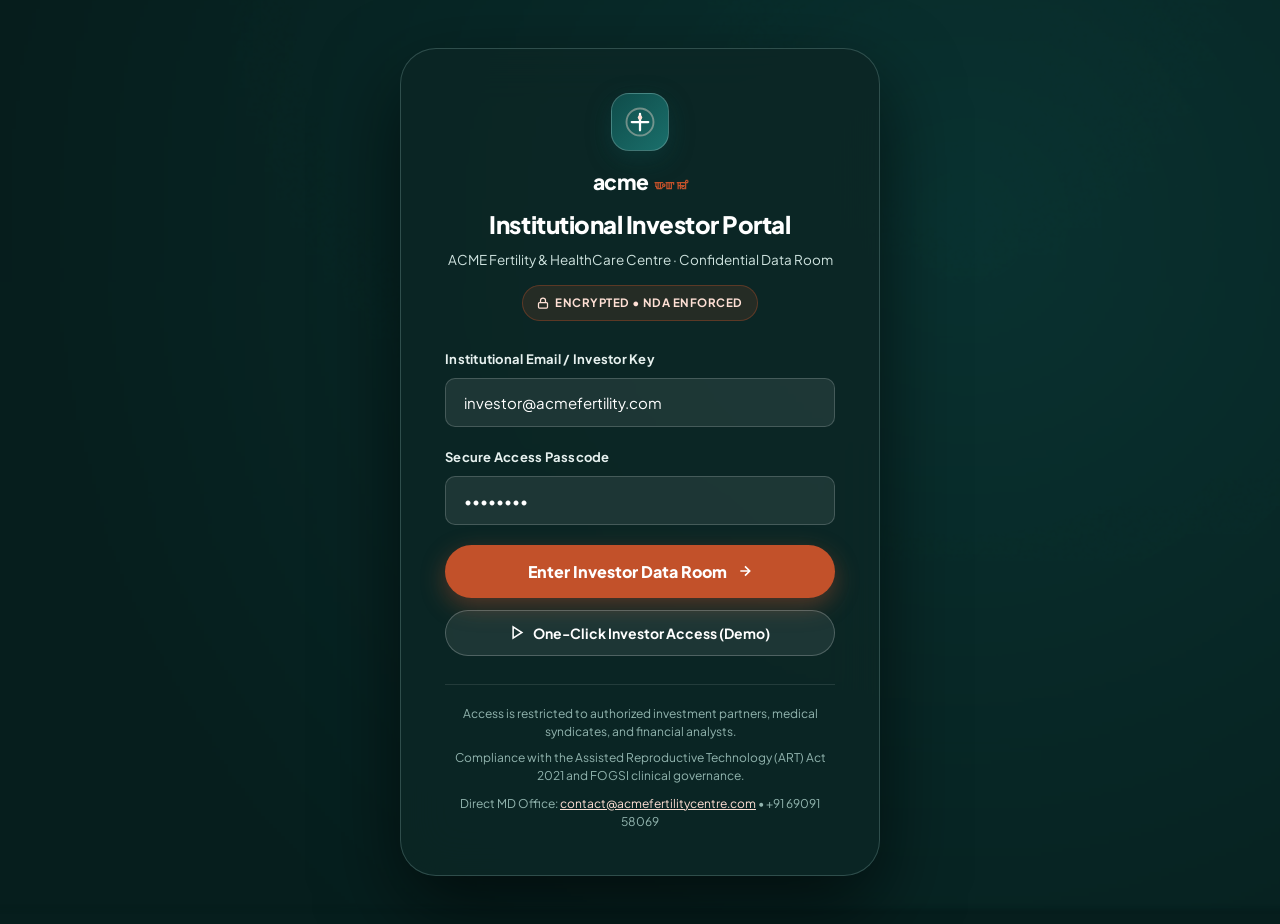
==== index.html @ 0ef80f35 "adding files" ====
<!doctype html>
<html lang="en">

<head>
    <meta charset="utf-8">
    <meta name="viewport" content="width=device-width, initial-scale=1.0">
    <title>ACME Fertility &amp; Healthcare Centre — Institutional Investor &amp; Strategic Partner Portal</title>
    <meta name="robots" content="noindex, nofollow">

    <!-- Typography -->
    <link rel="preconnect" href="https://fonts.googleapis.com">
    <link rel="preconnect" href="https://fonts.gstatic.com" crossorigin>
    <link
        href="https://fonts.googleapis.com/css2?family=Newsreader:ital,opsz,wght@0,6..72,400;0,6..72,500;0,6..72,600;1,6..72,400;1,6..72,500&family=Plus+Jakarta+Sans:wght@400;500;600;700;800&display=swap"
        rel="stylesheet">

    <!-- Main Stylesheet -->
    <link rel="stylesheet" href="style.css">
    <base target="_blank">
</head>

<body>

    <!-- Scroll Progress Indicator -->
    <div class="scroll-progress" id="scroll-progress"></div>

    <!-- =========================================================================
       1. INVESTOR PORTAL TOP BAR & AUTHENTICATION STATE
       ========================================================================= -->
    <div class="investor-top-bar">
        <div class="container investor-bar-inner">
            <div class="investor-status-tag">
                <span class="pulse-dot-green"></span>
                <span><strong>Confidential Data Room:</strong> Institutional Investor &amp; Strategic Partner
                    Portal</span>
            </div>
            <div class="investor-user-info">
                <span class="investor-badge-pill">
                    <svg width="12" height="12" viewBox="0 0 24 24" fill="none" stroke="currentColor"
                        stroke-width="2.5">
                        <path d="M20 21v-2a4 4 0 0 0-4-4H8a4 4 0 0 0-4 4v2" />
                        <circle cx="12" cy="7" r="4" />
                    </svg>
                    <span id="investor-user-name">Strategic Partner</span>
                </span>
                <button type="button" id="logout-btn" class="btn-logout" title="Lock session & return to login gateway">
                    <svg width="14" height="14" viewBox="0 0 24 24" fill="none" stroke="currentColor"
                        stroke-width="2.5">
                        <path d="M9 21H5a2 2 0 0 1-2-2V5a2 2 0 0 1 2-2h4M16 17l5-5-5-5M21 12H9" />
                    </svg>
                    <span>Exit Session</span>
                </button>
            </div>
        </div>
    </div>

    <!-- =========================================================================
       2. MAIN NAVIGATION HEADER
       ========================================================================= -->
    <header class="site-header" id="site-header">
        <div class="container header-inner">
            <a href="#hero" class="brand-identity">
                <div class="brand-symbol-wrap">
                    <svg width="28" height="28" viewBox="0 0 40 40" fill="none">
                        <circle cx="20" cy="20" r="18" stroke="#FFE0D5" stroke-width="2.5" opacity="0.3" />
                        <path d="M20 9V31M9 20H31" stroke="#FFFFFF" stroke-width="3" stroke-linecap="round" />
                        <circle cx="20" cy="14" r="3" fill="#FFE0D5" />
                        <path d="M14 26C16 22 24 22 26 26" stroke="#FFE0D5" stroke-width="2.5" stroke-linecap="round" />
                    </svg>
                </div>
                <div class="brand-text-block">
                    <div class="brand-title-group">
                        <span class="brand-main-name">acme</span>
                        <span class="brand-meetei">ꯑꯦꯛꯃꯤ</span>
                    </div>
                    <span class="brand-subtitle">Investor Relations &bull; Healthcare Infrastructure</span>
                </div>
            </a>

            <nav class="main-nav">
                <ul class="nav-links">
                    <li><a href="#thesis" class="nav-link">Investment Thesis</a></li>
                    <li><a href="#kpis" class="nav-link">Clinical KPIs</a></li>
                    <li><a href="#assets" class="nav-link">Infrastructure Assets</a></li>
                    <li><a href="#roadmap" class="nav-link">Expansion Roadmap</a></li>
                    <li><a href="#leadership" class="nav-link">Governance</a></li>
                    <li><a href="#dataroom" class="nav-link">Virtual Data Room</a></li>
                </ul>
            </nav>

            <div class="header-actions">
                <button type="button" class="btn-secondary-cta open-termsheet-modal">
                    <span>Request Term Sheet</span>
                </button>
                <a href="#dataroom" class="btn-primary-cta magnetic">
                    <span>Data Room</span>
                    <svg width="15" height="15" viewBox="0 0 24 24" fill="none" stroke="currentColor"
                        stroke-width="2.5">
                        <path d="M5 12h14M12 5l7 7-7 7" />
                    </svg>
                </a>
                <button type="button" class="mobile-toggle" aria-label="Toggle Menu">
                    <svg width="22" height="22" viewBox="0 0 24 24" fill="none" stroke="currentColor"
                        stroke-width="2.2">
                        <path d="M3 12h18M3 6h18M3 18h18" />
                    </svg>
                </button>
            </div>
        </div>

        <!-- Mobile Navigation Drawer -->
        <div class="site-nav-mobile">
            <a href="#thesis" class="nav-link">Investment Thesis</a>
            <a href="#kpis" class="nav-link">Clinical KPIs</a>
            <a href="#assets" class="nav-link">Infrastructure Assets</a>
            <a href="#roadmap" class="nav-link">Expansion Roadmap</a>
            <a href="#leadership" class="nav-link">Governance</a>
            <a href="#dataroom" class="nav-link">Virtual Data Room</a>
            <button type="button" class="btn-primary-cta open-termsheet-modal"
                style="width: 100%; justify-content: center;">Request Term Sheet</button>
        </div>
    </header>

    <!-- =========================================================================
       3. IMAGE-DOMINANT HERO SECTION FOR INVESTORS
       ========================================================================= -->
    <section class="hero-section" id="hero">
        <div class="hero-ambient" aria-hidden="true">
            <span class="blob blob-1"></span>
            <span class="blob blob-2"></span>
            <span class="blob blob-3"></span>
        </div>
        <div class="container">
            <div class="hero-grid">
                <!-- Hero Text & Investment Case -->
                <div class="hero-content">
                    <div class="hero-badge-strip reveal">
                        <span class="badge-tag highlight">
                            <svg width="14" height="14" viewBox="0 0 24 24" fill="none" stroke="currentColor"
                                stroke-width="2.5">
                                <polygon
                                    points="12 2 15.09 8.26 22 9.27 17 14.14 18.18 21.02 12 17.77 5.82 21.02 7 14.14 2 9.27 8.91 8.26 12 2" />
                            </svg>
                            Manyata Certified · FOGSI Benchmark
                        </span>
                        <span class="badge-tag">Prime Healthcare Real Estate · Imphal East</span>
                    </div>

                    <h1 class="hero-title reveal" data-delay="80">
                        Pioneering reproductive medicine in Northeast India with <span class="accent">sustainable
                            clinical &amp; financial excellence</span>
                    </h1>

                    <p class="hero-description reveal" data-delay="160">
                        ACME Fertility &amp; Healthcare Centre combines an established 10-year operational footprint, an
                        industry-leading 84.6% minimally invasive endoscopic conversion rate, on-site cryogenic
                        bio-banking, and Manyata national accreditation into a highly profitable, scalable clinical
                        ecosystem.
                    </p>

                    <div class="hero-actions reveal" data-delay="240">
                        <button type="button" class="btn-hero-primary magnetic open-termsheet-modal">
                            <span>Request Investment Memorandum</span>
                            <svg width="18" height="18" viewBox="0 0 24 24" fill="none" stroke="currentColor"
                                stroke-width="2.5">
                                <path d="M5 12h14M12 5l7 7-7 7" />
                            </svg>
                        </button>
                        <a href="#dataroom" class="btn-hero-secondary">
                            <svg width="18" height="18" viewBox="0 0 24 24" fill="none" stroke="currentColor"
                                stroke-width="2.2">
                                <path d="M14 2H6a2 2 0 0 0-2 2v16a2 2 0 0 0 2 2h12a2 2 0 0 0 2-2V8z" />
                                <polyline points="14 2 14 8 20 8" />
                            </svg>
                            <span>Explore Data Room</span>
                        </a>
                    </div>

                    <div class="hero-cred-bar reveal" data-delay="320">
                        <div class="cred-item">
                            <div class="cred-item-icon">
                                <svg width="18" height="18" viewBox="0 0 24 24" fill="none" stroke="currentColor"
                                    stroke-width="2.5">
                                    <polyline points="20 6 9 17 4 12" />
                                </svg>
                            </div>
                            <span>10+ Years Operational Track Record</span>
                        </div>
                        <div class="cred-item">
                            <div class="cred-item-icon">
                                <svg width="18" height="18" viewBox="0 0 24 24" fill="none" stroke="currentColor"
                                    stroke-width="2.5">
                                    <rect x="3" y="11" width="18" height="11" rx="2" ry="2" />
                                    <path d="M7 11V7a5 5 0 0 1 10 0v4" />
                                </svg>
                            </div>
                            <span>ART (Regulation) Act 2021 Compliant</span>
                        </div>
                        <div class="cred-item">
                            <div class="cred-item-icon">
                                <svg width="18" height="18" viewBox="0 0 24 24" fill="none" stroke="currentColor"
                                    stroke-width="2.5">
                                    <circle cx="12" cy="12" r="10" />
                                    <path d="M12 6v6l4 2" />
                                </svg>
                            </div>
                            <span>Zero Long-Term Debt on Core Building</span>
                        </div>
                    </div>
                </div>

                <!-- Image-Dominant Infrastructure Showcase -->
                <div class="hero-visual-showcase reveal" data-delay="200">
                    <!-- Main Card -->
                    <div class="hero-main-card" id="hero-main-card">
                        <img id="hero-main-img" src="assets/ivf and infertility complex.jpg"
                            alt="ACME Fertility & Infertility Complex in Imphal">
                        <div class="hero-card-overlay">
                            <span class="hero-overlay-tag">Asset Profile: Freehold Healthcare Real Estate</span>
                            <h2 class="hero-overlay-caption" id="hero-main-caption">4-Storey Specialized Reproductive
                                Facility, Palace Compound</h2>
                        </div>
                        <div class="hero-card-shine" aria-hidden="true"></div>
                    </div>

                    <!-- Floating Glass Badge 1: Manyata Certificate -->
                    <div class="floating-glass-card top-right cert-trigger" style="cursor: pointer;"
                        title="Inspect Manyata Certificate">
                        <img src="assets/Manyata-Certificate_1.webp" alt="Manyata Certificate"
                            class="cert-mini-preview">
                        <div>
                            <div class="float-stat-number" style="font-size: 16px; color: var(--accent);">Manyata
                                Certified</div>
                            <div class="float-stat-label">FOGSI Quality Standards &bull; Click to audit</div>
                        </div>
                    </div>

                    <!-- Floating Glass Badge 2: Key Operational Metric -->
                    <div class="floating-glass-card bottom-left">
                        <div class="float-stat-ring">
                            <svg viewBox="0 0 44 44" class="ring-svg" aria-hidden="true">
                                <circle cx="22" cy="22" r="19" class="ring-track" />
                                <circle cx="22" cy="22" r="19" class="ring-fill" id="ring-fill" />
                            </svg>
                            <span>84.6%</span>
                        </div>
                        <div>
                            <div class="float-stat-number">Endoscopic Ratio</div>
                            <div class="float-stat-label">1,196 of 1,414 Surgeries Minimally Invasive</div>
                        </div>
                    </div>

                    <!-- Interactive Switcher Thumbnails Strip -->
                    <div class="hero-thumb-strip">
                        <div class="hero-thumb-item active" data-src="assets/ivf and infertility complex.jpg"
                            data-caption="4-Storey Specialized Reproductive Facility, Palace Compound">
                            <img src="assets/ivf and infertility complex.jpg" alt="Complex">
                        </div>
                        <div class="hero-thumb-item" data-src="assets/ivf lab.jpg"
                            data-caption="Class 10,000 Cleanroom Embryology Laboratory">
                            <img src="assets/ivf lab.jpg" alt="IVF Lab">
                        </div>
                        <div class="hero-thumb-item" data-src="assets/operation theatre 1.jpg"
                            data-caption="Class 100 Modular Laminar-Flow Operation Theatre 1">
                            <img src="assets/operation theatre 1.jpg" alt="Operation Theatre">
                        </div>
                        <div class="hero-thumb-item" data-src="assets/cryobank.jpg"
                            data-caption="Liquid Nitrogen Cryobank & Vitrification Storage Vault">
                            <img src="assets/cryobank.jpg" alt="Cryobank">
                        </div>
                    </div>
                </div>
            </div>
        </div>
    </section>

    <!-- =========================================================================
       4. FINANCIAL & OPERATIONAL KPIS STRIP
       ========================================================================= -->
    <section class="proof-section" id="kpis">
        <div class="container">
            <div class="proof-cards-grid">
                <!-- Metric 1 -->
                <div class="proof-card reveal">
                    <div>
                        <div class="proof-metric"><span class="counter" data-target="300" data-suffix="+">0</span></div>
                        <div class="proof-card-label">Documented IVF &amp; ICSI cycles conducted with 30% baseline
                            clinical take-home pregnancy in &lt;30y cohort</div>
                    </div>
                    <div class="proof-footnote">Embryological Audit Verified</div>
                </div>

                <!-- Metric 2 -->
                <div class="proof-card reveal" data-delay="100">
                    <div>
                        <div class="proof-metric"><span class="counter" data-target="1196" data-format="comma">0</span>
                        </div>
                        <div class="proof-card-label">of <span class="counter" data-target="1414"
                                data-format="comma">0</span> gynaecological surgeries completed via minimally invasive
                            keyhole endoscopy (84.6% conversion)</div>
                    </div>
                    <div class="proof-footnote accent">High Operating Margin per OT Hour</div>
                </div>

                <!-- Metric 3 -->
                <div class="proof-card reveal" data-delay="200">
                    <div>
                        <div class="proof-metric proof-metric-text">Multi-Stream</div>
                        <div class="proof-card-label">Diversified revenues spanning IVF cycles, cryopreservation annual
                            fees, endoscopy, and obstetric delivery packages</div>
                    </div>
                    <div class="proof-footnote">High Retention &amp; Referral Velocity</div>
                </div>

                <!-- Metric 4: Manyata Certification Card -->
                <div class="proof-card featured-cert reveal" data-delay="300">
                    <div>
                        <div class="proof-metric">Manyata Certified</div>
                        <div class="proof-card-label">Accredited by FOGSI for clinical protocols, qualifying for tier-1
                            cashless insurance empanelment and ART Act compliance</div>
                    </div>
                    <div class="cert-thumbnail-action cert-trigger">
                        <span>Audit Full Accreditation Dossier</span>
                        <svg width="14" height="14" viewBox="0 0 24 24" fill="none" stroke="currentColor"
                            stroke-width="2.5">
                            <path d="M5 12h14M12 5l7 7-7 7" />
                        </svg>
                    </div>
                </div>
            </div>

            <!-- Cashless Insurance Empanelment (Revenue Predictability) -->
            <div class="insurance-strip reveal">
                <div class="insurance-label">
                    <svg width="18" height="18" viewBox="0 0 24 24" fill="none" stroke="currentColor"
                        stroke-width="2.2">
                        <path d="M12 22s8-4 8-10V5l-8-3-8 3v7c0 6 8 10 8 10z" />
                    </svg>
                    <span>Institutional Insurance Partners &bull; Cashless Desk</span>
                </div>
                <div class="insurance-marquee">
                    <div class="insurance-marquee-track">
                        <div class="insurance-pill"><span class="dot"></span><span>Ayushman Bharat (PM-JAY Government
                                Scheme)</span></div>
                        <div class="insurance-pill"><span class="dot"></span><span>Aditya Birla Capital Health</span>
                        </div>
                        <div class="insurance-pill"><span class="dot"></span><span>Care Health Insurance</span></div>
                        <div class="insurance-pill"><span class="dot"></span><span>Pre-Auth TPA Desk for Instant
                                Approvals</span></div>
                        <!-- duplicated for seamless loop -->
                        <div class="insurance-pill" aria-hidden="true"><span class="dot"></span><span>Ayushman Bharat
                                (PM-JAY Government Scheme)</span></div>
                        <div class="insurance-pill" aria-hidden="true"><span class="dot"></span><span>Aditya Birla
                                Capital Health</span></div>
                        <div class="insurance-pill" aria-hidden="true"><span class="dot"></span><span>Care Health
                                Insurance</span></div>
                        <div class="insurance-pill" aria-hidden="true"><span class="dot"></span><span>Pre-Auth TPA Desk
                                for Instant Approvals</span></div>
                    </div>
                </div>
            </div>
        </div>
    </section>

    <!-- =========================================================================
       5. CORE INVESTMENT THESIS & STRATEGIC MOATS
       ========================================================================= -->
    <section class="thesis-section" id="thesis">
        <div class="container">
            <div style="max-width: 780px;">
                <span class="section-tag gold reveal">Investment Thesis</span>
                <h2 class="section-title reveal" data-delay="80">A defensible moat in an <em
                        class="serif-em">underserved</em> regional healthcare market</h2>
                <p class="section-desc reveal" data-delay="160">
                    Northeast India faces a growing reproductive health and infertility burden, yet patients have
                    historically been forced to travel to Delhi, Kolkata, or Guwahati. ACME captures this captive demand
                    through accredited infrastructure, local cultural trust, and clinical excellence.
                </p>
            </div>

            <div class="thesis-grid">
                <!-- Pillar 1 -->
                <div class="thesis-card reveal">
                    <div class="thesis-icon-box">
                        <svg width="26" height="26" viewBox="0 0 24 24" fill="none" stroke="currentColor"
                            stroke-width="2.2">
                            <path d="M12 2L2 7l10 5 10-5-10-5zM2 17l10 5 10-5M2 12l10 5 10-5" />
                        </svg>
                    </div>
                    <span class="thesis-index">01</span>
                    <h3 class="thesis-title">High Barrier-to-Entry Infrastructure</h3>
                    <p class="thesis-body">
                        Commissioning compliant ART cleanrooms, laminar-flow theatres, and cryogenic tanks requires
                        complex capital and clinical licensing under the ART Act 2021. ACME possesses fully operational,
                        compliant infrastructure with zero ramp-up lag.
                    </p>
                </div>

                <!-- Pillar 2 -->
                <div class="thesis-card reveal" data-delay="100">
                    <div class="thesis-icon-box">
                        <svg width="26" height="26" viewBox="0 0 24 24" fill="none" stroke="currentColor"
                            stroke-width="2.2">
                            <line x1="12" y1="1" x2="12" y2="23" />
                            <path d="M17 5H9.5a3.5 3.5 0 0 0 0 7h5a3.5 3.5 0 0 1 0 7H6" />
                        </svg>
                    </div>
                    <span class="thesis-index">02</span>
                    <h3 class="thesis-title">High-Margin Recurring Revenue Streams</h3>
                    <p class="thesis-body">
                        Unlike single-treatment clinics, our revenue is balanced across IVF cycles, annual
                        cryopreservation storage annuities, high-margin keyhole laparoscopic procedures, obstetric
                        deliveries, neonatal ICU care, and OPD consultations.
                    </p>
                </div>

                <!-- Pillar 3 -->
                <div class="thesis-card reveal" data-delay="200">
                    <div class="thesis-icon-box">
                        <svg width="26" height="26" viewBox="0 0 24 24" fill="none" stroke="currentColor"
                            stroke-width="2.2">
                            <path d="M17 21v-2a4 4 0 0 0-4-4H5a4 4 0 0 0-4 4v2" />
                            <circle cx="9" cy="7" r="4" />
                            <path d="M23 21v-2a4 4 0 0 0-3-3.87" />
                            <path d="M16 3.13a4 4 0 0 1 0 7.75" />
                        </svg>
                    </div>
                    <span class="thesis-index">03</span>
                    <h3 class="thesis-title">Physician-Led Institutional Brand</h3>
                    <p class="thesis-body">
                        Led by Dr. James Elangbam, one of the state's most sought-after endoscopic gynaecologists and
                        reproductive physicians, creating immense patient loyalty, organic word-of-mouth patient
                        referrals, and strong clinical credibility.
                    </p>
                </div>
            </div>
        </div>
    </section>

    <!-- =========================================================================
       6. PHYSICAL INFRASTRUCTURE & ASSET VALUATION (IMAGE-DOMINANT)
       ========================================================================= -->
    <section class="assets-section" id="assets">
        <div class="container">
            <div class="section-head-wrap">
                <div>
                    <span class="section-tag reveal">Asset Portfolio</span>
                    <h2 class="section-title reveal" data-delay="80">Physical capital assets &amp; clinical facilities
                    </h2>
                    <p class="section-desc reveal" data-delay="160">Audit the tangible infrastructure, specialized
                        clinical machinery, and operational assets located at our facility in Palace Compound, Imphal
                        East.</p>
                </div>
                <button type="button" class="btn-primary-cta open-termsheet-modal reveal" data-delay="240">
                    <span>Request Asset Register &amp; Cap Table</span>
                </button>
            </div>

            <!-- Asset Filters -->
            <div class="asset-filters reveal" data-delay="120">
                <button type="button" class="filter-btn active" data-filter="all">All Capital Assets (8)</button>
                <button type="button" class="filter-btn" data-filter="embryo">Embryology &amp; Cryo</button>
                <button type="button" class="filter-btn" data-filter="surgical">Surgical Theatres</button>
                <button type="button" class="filter-btn" data-filter="inpatient">Inpatient &amp; Recovery</button>
                <button type="button" class="filter-btn" data-filter="critical">ICU &amp; Emergency</button>
            </div>

            <!-- Assets Gallery Grid -->
            <div class="assets-gallery-grid">
                <!-- Asset 1: The Hospital Building -->
                <div class="facility-card reveal" data-category="inpatient">
                    <img src="assets/ivf and infertility complex.jpg" alt="ACME Fertility Complex Exterior">
                    <div class="facility-overlay">
                        <h3 class="facility-title">Main Hospital Complex</h3>
                        <span class="facility-meta">4-Storey Freehold Healthcare Building &bull; Palace Compound</span>
                    </div>
                    <div class="facility-expand-icon">
                        <svg width="18" height="18" viewBox="0 0 24 24" fill="none" stroke="currentColor"
                            stroke-width="2.5">
                            <path d="M15 3h6v6M9 21H3v-6M21 3l-7 7M3 21l7-7" />
                        </svg>
                    </div>
                </div>

                <!-- Asset 2: IVF Embryology Cleanroom -->
                <div class="facility-card reveal" data-delay="80" data-category="embryo">
                    <img src="assets/ivf lab.jpg" alt="Class 10,000 Cleanroom Embryology Lab">
                    <div class="facility-overlay">
                        <h3 class="facility-title">Class 10,000 IVF Cleanroom</h3>
                        <span class="facility-meta">HEPA Positive-Pressure Air &bull; Narishige Micromanipulators</span>
                    </div>
                    <div class="facility-expand-icon">
                        <svg width="18" height="18" viewBox="0 0 24 24" fill="none" stroke="currentColor"
                            stroke-width="2.5">
                            <path d="M15 3h6v6M9 21H3v-6M21 3l-7 7M3 21l7-7" />
                        </svg>
                    </div>
                </div>

                <!-- Asset 3: Operation Theatre 1 -->
                <div class="facility-card reveal" data-delay="160" data-category="surgical">
                    <img src="assets/operation theatre 1.jpg" alt="Modular Laminar Flow Operation Theatre 1">
                    <div class="facility-overlay">
                        <h3 class="facility-title">Modular Laminar Theatre 1</h3>
                        <span class="facility-meta">Class 100 Airflow &bull; HD Laparoscopic Visual Towers</span>
                    </div>
                    <div class="facility-expand-icon">
                        <svg width="18" height="18" viewBox="0 0 24 24" fill="none" stroke="currentColor"
                            stroke-width="2.5">
                            <path d="M15 3h6v6M9 21H3v-6M21 3l-7 7M3 21l7-7" />
                        </svg>
                    </div>
                </div>

                <!-- Asset 4: Cryobank Storage Vault -->
                <div class="facility-card reveal" data-delay="240" data-category="embryo">
                    <img src="assets/cryobank.jpg" alt="Cryobank liquid nitrogen tanks">
                    <div class="facility-overlay">
                        <h3 class="facility-title">Cryobank Vitrification Vault</h3>
                        <span class="facility-meta">Liquid N2 Biological Storage &bull; Recurring Annual Fees</span>
                    </div>
                    <div class="facility-expand-icon">
                        <svg width="18" height="18" viewBox="0 0 24 24" fill="none" stroke="currentColor"
                            stroke-width="2.5">
                            <path d="M15 3h6v6M9 21H3v-6M21 3l-7 7M3 21l7-7" />
                        </svg>
                    </div>
                </div>

                <!-- Asset 5: Endoscopy Suite -->
                <div class="facility-card reveal" data-category="surgical">
                    <img src="assets/keyhole gynae surgery.jpg" alt="Keyhole endoscopy theatre suite">
                    <div class="facility-overlay">
                        <h3 class="facility-title">Keyhole Endoscopy Suite</h3>
                        <span class="facility-meta">Minimally Invasive Pelvic Surgery &bull; Day-Care High
                            Turnover</span>
                    </div>
                    <div class="facility-expand-icon">
                        <svg width="18" height="18" viewBox="0 0 24 24" fill="none" stroke="currentColor"
                            stroke-width="2.5">
                            <path d="M15 3h6v6M9 21H3v-6M21 3l-7 7M3 21l7-7" />
                        </svg>
                    </div>
                </div>

                <!-- Asset 6: Inpatient Maternity Suites -->
                <div class="facility-card reveal" data-delay="80" data-category="inpatient">
                    <img src="assets/maternity ward.jpg" alt="Inpatient maternity recovery ward">
                    <div class="facility-overlay">
                        <h3 class="facility-title">Inpatient Maternity Suites</h3>
                        <span class="facility-meta">Private &amp; Semi-Private Beds &bull; High Bed Utilization</span>
                    </div>
                    <div class="facility-expand-icon">
                        <svg width="18" height="18" viewBox="0 0 24 24" fill="none" stroke="currentColor"
                            stroke-width="2.5">
                            <path d="M15 3h6v6M9 21H3v-6M21 3l-7 7M3 21l7-7" />
                        </svg>
                    </div>
                </div>

                <!-- Asset 7: Neonatal & Maternal ICU -->
                <div class="facility-card reveal" data-delay="160" data-category="critical">
                    <img src="assets/icu.jpg" alt="Intensive care unit with phototherapy incubators">
                    <div class="facility-overlay">
                        <h3 class="facility-title">Neonatal &amp; Adult ICU</h3>
                        <span class="facility-meta">Incubators &bull; Multiparameter Monitoring &bull; 24/7
                            Intensivist</span>
                    </div>
                    <div class="facility-expand-icon">
                        <svg width="18" height="18" viewBox="0 0 24 24" fill="none" stroke="currentColor"
                            stroke-width="2.5">
                            <path d="M15 3h6v6M9 21H3v-6M21 3l-7 7M3 21l7-7" />
                        </svg>
                    </div>
                </div>

                <!-- Asset 8: Central Reception & OPD Bays -->
                <div class="facility-card reveal" data-delay="240" data-category="inpatient">
                    <img src="assets/header.jpg" alt="Hospital Reception and Entrance">
                    <div class="facility-overlay">
                        <h3 class="facility-title">Central Reception &amp; OPD</h3>
                        <span class="facility-meta">Digital Patient Registration &bull; TPA Insurance Desk</span>
                    </div>
                    <div class="facility-expand-icon">
                        <svg width="18" height="18" viewBox="0 0 24 24" fill="none" stroke="currentColor"
                            stroke-width="2.5">
                            <path d="M15 3h6v6M9 21H3v-6M21 3l-7 7M3 21l7-7" />
                        </svg>
                    </div>
                </div>
            </div>
        </div>
    </section>

    <!-- =========================================================================
       7. CAPITAL ALLOCATION & EXPANSION ROADMAP (2026 - 2030)
       ========================================================================= -->
    <section class="roadmap-section" id="roadmap">
        <div class="container">
            <div style="text-align: center; max-width: 720px; margin: 0 auto;">
                <span class="section-tag gold reveal">Growth Strategy</span>
                <h2 class="section-title reveal" data-delay="80">Capital allocation &amp; regional scale roadmap</h2>
                <p class="section-desc reveal" data-delay="160" style="margin: 12px auto 0;">Deploying expansion capital
                    into high-margin diagnostic insourcing and regional hub-and-spoke satellite outpatient clinics.</p>
            </div>

            <div class="roadmap-grid">
                <!-- Phase 1 -->
                <div class="roadmap-card reveal">
                    <span class="roadmap-phase-tag">Phase 1 &bull; 2026</span>
                    <h3 class="roadmap-title">In-House Genetics &amp; PGT-A</h3>
                    <p class="roadmap-desc">
                        Commissioning next-generation sequencing (NGS) for pre-implantation genetic testing and
                        non-invasive prenatal screening (NIPS), capturing high-margin genetic testing revenues currently
                        sent out-of-state.
                    </p>
                    <div class="roadmap-irr">Projected Margin Accretion: +18%</div>
                </div>

                <!-- Phase 2 -->
                <div class="roadmap-card reveal" data-delay="100">
                    <span class="roadmap-phase-tag">Phase 2 &bull; 2027</span>
                    <h3 class="roadmap-title">Regional Satellite Spoke Network</h3>
                    <p class="roadmap-desc">
                        Opening low-capex outpatient consultation &amp; ultrasound monitoring hubs in Churachandpur,
                        Senapati, and Kohima (Nagaland) to funnel high-ticket IVF and laparoscopic surgeries directly
                        into the Imphal hospital.
                    </p>
                    <div class="roadmap-irr">Target Cycle Uplift: +65% Volume</div>
                </div>

                <!-- Phase 3 -->
                <div class="roadmap-card reveal" data-delay="200">
                    <span class="roadmap-phase-tag">Phase 3 &bull; 2028</span>
                    <h3 class="roadmap-title">Aesthetic Gynaecology &amp; Pelvic Health</h3>
                    <p class="roadmap-desc">
                        Launching a dedicated cosmetic gynaecology, pelvic floor reconstruction, and laser rejuvenation
                        wing targeting high-paying private pay and medical tourism demographics across Northeast India.
                    </p>
                    <div class="roadmap-irr">Target Payor Mix: 100% Cash / Private</div>
                </div>

                <!-- Phase 4 -->
                <div class="roadmap-card reveal" data-delay="300">
                    <span class="roadmap-phase-tag">Phase 4 &bull; 2029-30</span>
                    <h3 class="roadmap-title">Endoscopy &amp; ART Training Academy</h3>
                    <p class="roadmap-desc">
                        Establishing a formal academic fellowship in collaboration with international endoscopic
                        societies to train regional doctors, simultaneously generating tuition revenue and securing
                        junior clinical talent.
                    </p>
                    <div class="roadmap-irr">Strategic Talent Moat &bull; Institutional Prestige</div>
                </div>
            </div>
        </div>
    </section>

    <!-- =========================================================================
       8. EXECUTIVE MEDICAL GOVERNANCE & CLINICAL DIRECTORS
       ========================================================================= -->
    <section class="leadership-section" id="leadership">
        <div class="container">
            <div class="section-head-wrap">
                <div>
                    <span class="section-tag reveal">Governance &amp; Founders</span>
                    <h2 class="section-title reveal" data-delay="80">Clinical leadership &amp; executive directors</h2>
                    <p class="section-desc reveal" data-delay="160">Managed by seasoned clinician-founders combining
                        deep local authority, surgical mastery, and adherence to national governance standards.</p>
                </div>
                <button type="button" class="btn-primary-cta open-termsheet-modal reveal" data-delay="240">
                    <span>Schedule Director Meeting</span>
                </button>
            </div>

            <div class="leadership-grid">
                <!-- Lead Founder: Dr. James Elangbam -->
                <div class="doctor-card featured reveal">
                    <div class="doctor-photo-wrap">
                        <img src="assets/dr james.jpg" alt="Dr. James Elangbam, Managing Director & Founder">
                    </div>
                    <div class="doctor-body">
                        <span class="doctor-specialty-badge">Founder &amp; Managing Director</span>
                        <h3 class="doctor-name">Dr. James Elangbam</h3>
                        <div class="doctor-qual">MBBS, DNB (Obstetrics &amp; Gynaecology)</div>
                        <p class="doctor-role">
                            Managing Director, Chief Consultant, Fertility Physician &amp; Endoscopic Gynaecologist.
                            Directs institutional strategy, advanced surgical conversions (1,196+ keyhole procedures),
                            and clinical protocol compliance under the ART Act.
                        </p>
                    </div>
                </div>

                <!-- Co-Director: Dr. Mrinalini Konjengbam -->
                <div class="doctor-card reveal" data-delay="120">
                    <div class="doctor-photo-wrap">
                        <img src="assets/dr mrinalini.jpg" alt="Dr. Mrinalini Konjengbam, Medical Superintendent">
                    </div>
                    <div class="doctor-body">
                        <span class="doctor-specialty-badge">Medical Superintendent &bull; COO</span>
                        <h3 class="doctor-name">Dr. Mrinalini Konjengbam</h3>
                        <div class="doctor-qual">MBBS, MS (Human Anatomy)</div>
                        <p class="doctor-role">
                            Medical Superintendent &amp; Chief Operating Officer. Oversees embryology cleanroom QA/QC,
                            clinical audit benchmarks, laboratory instrumentation, and Manyata accreditation renewals.
                        </p>
                    </div>
                </div>

                <!-- Co-Director: Dr. Monika Naorem -->
                <div class="doctor-card reveal" data-delay="240">
                    <div class="doctor-photo-wrap">
                        <img src="assets/dr monika.jpg" alt="Dr. Monika Naorem, Consultant Anaesthesiologist">
                    </div>
                    <div class="doctor-body">
                        <span class="doctor-specialty-badge">Anaesthesiology &bull; Critical Care</span>
                        <h3 class="doctor-name">Dr. Monika Naorem</h3>
                        <div class="doctor-qual">MBBS, Diploma in Anaesthesiology</div>
                        <p class="doctor-role">
                            Consultant Anaesthesiologist &amp; Critical Care Director. Leads theatre anaesthesia
                            protocols, surgical patient risk stratification, post-operative analgesic recovery, and ICU
                            operations.
                        </p>
                    </div>
                </div>
            </div>
        </div>
    </section>

    <!-- =========================================================================
       9. FOUNDER ADDRESS / DR. JAMES SPEAKS (INSTITUTIONAL VISION)
       ========================================================================= -->
    <section class="perspectives-section" id="james">
        <div class="perspectives-ambient" aria-hidden="true">
            <span class="blob blob-p1"></span>
            <span class="blob blob-p2"></span>
        </div>
        <div class="container">
            <div style="max-width: 780px;">
                <span class="section-tag light reveal">Founder's Briefing</span>
                <h2 class="section-title light reveal" data-delay="80">Perspectives from our Managing Director</h2>
                <p class="section-desc light reveal" data-delay="160">Dr. James Elangbam on building scalable clinical
                    moats, patient trust, and institutional longevity in Northeast India.</p>
            </div>

            <div class="perspectives-layout">
                <!-- Speaker Photo & Bio Card -->
                <div class="speaker-profile-card reveal">
                    <div class="speaker-photo-wrap">
                        <img src="assets/dr james speaking.jpg"
                            alt="Dr. James Elangbam speaking on institutional healthcare growth">
                    </div>
                    <div class="speaker-card-info">
                        <div class="speaker-name">Dr. James Elangbam</div>
                        <div class="speaker-title">Managing Director &bull; Founder</div>
                        <p class="speaker-quote">
                            &ldquo;Healthcare value creation is fundamentally rooted in clinical fidelity. When success
                            rates and patient safety are rigorous, financial sustainability and compounding capital
                            returns follow naturally.&rdquo;
                        </p>
                    </div>
                </div>

                <!-- Editorial Articles & Interactive Media -->
                <div>
                    <!-- Editorial Pull Quote -->
                    <div class="editorial-quote-wrap reveal" data-delay="100">
                        <blockquote class="editorial-quote">
                            &ldquo;Our expansion thesis is built on unmatched surgical quality and laboratory
                            discipline. We are building the Northeast's most reliable, technologically advanced
                            reproductive healthcare network.&rdquo;
                        </blockquote>
                        <div class="editorial-attribution">
                            <span class="attribution-rule"></span>
                            <span>Dr. James Elangbam &bull; Strategic Vision</span>
                        </div>
                    </div>

                    <!-- 3 Editorial Opinion Cards -->
                    <div class="articles-grid">
                        <div class="article-card reveal" data-delay="120">
                            <span class="article-tag">Strategy &bull; Quality Moats</span>
                            <h3 class="article-title">Why FOGSI Manyata certification drives EBITDA</h3>
                            <p class="article-excerpt">How standardizing clinical pathways mitigates malpractice risk
                                and unlocks preferred reimbursement tiers with national insurers.</p>
                        </div>

                        <div class="article-card reveal" data-delay="220">
                            <span class="article-tag">Operations &bull; Endoscopy</span>
                            <h3 class="article-title">Economics of 84.6% keyhole surgery conversion</h3>
                            <p class="article-excerpt">Minimally invasive operations drastically compress
                                length-of-stay, maximizing theatre turnover and gross margins per bed.</p>
                        </div>

                        <div class="article-card reveal" data-delay="320">
                            <span class="article-tag">Scale &bull; Regional Demand</span>
                            <h3 class="article-title">The untapped fertility catchment of Northeast India</h3>
                            <p class="article-excerpt">Analyzing demographic supply deficits across Manipur, Nagaland,
                                and Assam, and the satellite hub growth model.</p>
                        </div>
                    </div>

                    <!-- Video Card & Direct Inquiry -->
                    <div class="perspectives-interactive-row">
                        <div class="video-interview-card open-video-modal reveal" data-delay="160"
                            title="Click to watch Founder briefing">
                            <div class="video-card-content">
                                <div class="video-play-btn">
                                    <svg width="22" height="22" viewBox="0 0 24 24" fill="currentColor">
                                        <path d="M8 5v14l11-7z" />
                                    </svg>
                                </div>
                                <div class="video-card-text">
                                    <div class="v-title">Watch: Founder Executive Presentation</div>
                                    <div class="v-sub">Dr. James Elangbam on 2026-2030 Capital Roadmap &bull; 6 min
                                        video</div>
                                </div>
                            </div>
                        </div>

                        <div class="ask-james-card reveal" data-delay="260">
                            <div class="ask-james-title">Executive Inquiry</div>
                            <div class="ask-james-desc">Have a specific financial, clinical audit, or structuring
                                question for Dr. James?</div>
                            <button type="button" class="btn-ask-james open-termsheet-modal">Submit Question to
                                MD</button>
                        </div>
                    </div>
                </div>
            </div>
        </div>
    </section>

    <!-- =========================================================================
       10. VIRTUAL DATA ROOM & DUE DILIGENCE DOSSIER
       ========================================================================= -->
    <section class="dataroom-section" id="dataroom">
        <div class="container">
            <div class="dataroom-box reveal">
                <div>
                    <span class="section-tag light">Virtual Data Room</span>
                    <h2 class="dataroom-title">Institutional Due Diligence Data Room</h2>
                    <p class="dataroom-lead">
                        Accredited investment funds and strategic healthcare operators may access our compliance
                        documentation, audited financials, and regulatory filings below:
                    </p>

                    <div class="dataroom-files-grid">
                        <div class="dataroom-file-item" data-doc="Audited Financial Statements FY21-FY25"
                            style="cursor: pointer;" title="Click to download secure copy">
                            <svg width="20" height="20" viewBox="0 0 24 24" fill="none" stroke="#FFE0D5"
                                stroke-width="2.2">
                                <path d="M14 2H6a2 2 0 0 0-2 2v16a2 2 0 0 0 2 2h12a2 2 0 0 0 2-2V8z" />
                                <polyline points="14 2 14 8 20 8" />
                            </svg>
                            <span>Audited Financials (5-Yr P&amp;L)</span>
                        </div>

                        <div class="dataroom-file-item cert-trigger" style="cursor: pointer;"
                            title="Inspect Manyata Accreditation">
                            <svg width="20" height="20" viewBox="0 0 24 24" fill="none" stroke="#FFE0D5"
                                stroke-width="2.2">
                                <polygon
                                    points="12 2 15.09 8.26 22 9.27 17 14.14 18.18 21.02 12 17.77 5.82 21.02 7 14.14 2 9.27 8.91 8.26 12 2" />
                            </svg>
                            <span>Manyata FOGSI Certificate</span>
                        </div>

                        <div class="dataroom-file-item" data-doc="ART Act 2021 State Registration"
                            style="cursor: pointer;" title="Click to download secure copy">
                            <svg width="20" height="20" viewBox="0 0 24 24" fill="none" stroke="#FFE0D5"
                                stroke-width="2.2">
                                <path d="M12 22s8-4 8-10V5l-8-3-8 3v7c0 6 8 10 8 10z" />
                            </svg>
                            <span>ART Act 2021 Clinic License</span>
                        </div>

                        <div class="dataroom-file-item" data-doc="5-Year Surgical & Clinical Audit Deck"
                            style="cursor: pointer;" title="Click to download secure copy">
                            <svg width="20" height="20" viewBox="0 0 24 24" fill="none" stroke="#FFE0D5"
                                stroke-width="2.2">
                                <path d="M21.21 15.89A10 10 0 1 1 8 2.83" />
                                <path d="M22 12A10 10 0 0 0 12 2v10z" />
                            </svg>
                            <span>Clinical &amp; Surgical Audit Deck</span>
                        </div>
                    </div>
                </div>

                <!-- Term Sheet Request Card -->
                <div class="dataroom-form-card">
                    <div class="dataroom-form-title">Request Direct MD Meeting</div>
                    <p class="dataroom-form-sub">Direct line to Dr. James Elangbam and our institutional transaction
                        advisors.</p>

                    <button type="button" class="btn-primary-cta open-termsheet-modal"
                        style="width: 100%; justify-content: center; padding: 14px;">
                        <span>Open Investment Inquiry Form</span>
                        <svg width="16" height="16" viewBox="0 0 24 24" fill="none" stroke="currentColor"
                            stroke-width="2.5">
                            <path d="M5 12h14M12 5l7 7-7 7" />
                        </svg>
                    </button>

                    <div class="dataroom-contact">
                        Direct Office: <a href="tel:+916909158069">+91 69091 58069</a> &bull;
                        contact@acmefertilitycentre.com
                    </div>
                </div>
            </div>
        </div>
    </section>

    <!-- =========================================================================
       11. INSTITUTIONAL FOOTER
       ========================================================================= -->
    <footer class="site-footer">
        <div class="container">
            <div class="footer-top-grid">
                <!-- Col 1 -->
                <div>
                    <div class="brand-identity" style="filter: brightness(1.2);">
                        <div class="brand-symbol-wrap" style="background: rgba(255,255,255,0.15);">
                            <svg width="24" height="24" viewBox="0 0 40 40" fill="none">
                                <circle cx="20" cy="20" r="18" stroke="#FFE0D5" stroke-width="2.5" opacity="0.4" />
                                <path d="M20 9V31M9 20H31" stroke="#FFFFFF" stroke-width="3" stroke-linecap="round" />
                            </svg>
                        </div>
                        <div class="brand-text-block">
                            <div class="brand-title-group">
                                <span class="brand-main-name" style="color: #FFFFFF;">acme</span>
                                <span class="brand-meetei" style="color: #F2B8A2;">ꯑꯦꯛꯃꯤ</span>
                            </div>
                            <span class="brand-subtitle" style="color: #CFE3DF;">Investor Relations</span>
                        </div>
                    </div>
                    <p class="footer-brand-desc">
                        ACME Fertility &amp; Healthcare Centre is an accredited reproductive hospital and surgical
                        endoscopy institute headquartered in Imphal, Manipur.
                    </p>
                </div>

                <!-- Col 2: Institutional -->
                <div>
                    <div class="footer-heading">Due Diligence</div>
                    <ul class="footer-links-list">
                        <li><a href="#thesis">&rarr; Investment Thesis</a></li>
                        <li><a href="#kpis">&rarr; Operational KPIs</a></li>
                        <li><a href="#assets">&rarr; Infrastructure Valuation</a></li>
                        <li><a href="#roadmap">&rarr; 2026-2030 Roadmap</a></li>
                        <li><a href="#leadership">&rarr; Medical Governance</a></li>
                    </ul>
                </div>

                <!-- Col 3: Regulatory & Accreditation -->
                <div>
                    <div class="footer-heading">Regulatory Filings</div>
                    <ul class="footer-links-list">
                        <li><a href="#kpis">&rarr; FOGSI Manyata Status</a></li>
                        <li><a href="#dataroom">&rarr; ART Act 2021 Licensure</a></li>
                        <li><a href="#kpis">&rarr; PM-JAY Empanelment</a></li>
                        <li><a href="#dataroom">&rarr; Surgical Audit Register</a></li>
                        <li><a href="#james">&rarr; Founder Perspectives</a></li>
                    </ul>
                </div>

                <!-- Col 4: Transaction Desk -->
                <div>
                    <div class="footer-heading">Transaction Desk</div>
                    <p class="footer-address">
                        Hiyang Hiren Leirak, Palace Compound, Imphal East, Manipur – 795005
                    </p>
                    <div class="footer-contact">
                        <a href="tel:+916909158069">+91 69091 58069</a>
                        <span>contact@acmefertilitycentre.com</span>
                    </div>
                </div>
            </div>

            <div class="footer-bottom-bar">
                <span>&copy; 2026 ACME Fertility &amp; Healthcare Centre. Confidential Investment Memorandum.</span>
                <span>Powered by Neopath Technologies</span>
            </div>
        </div>
    </footer>

    <!-- Back to Top -->
    <button type="button" id="back-to-top" class="back-to-top" aria-label="Back to top">
        <svg width="18" height="18" viewBox="0 0 24 24" fill="none" stroke="currentColor" stroke-width="2.5">
            <path d="M12 19V5M5 12l7-7 7 7" />
        </svg>
    </button>

    <!-- =========================================================================
       12. INTERACTIVE MODALS
       ========================================================================= -->

    <!-- Modal 1: Term Sheet & Investment Inquiry Modal -->
    <div class="modal-backdrop" id="termsheet-modal">
        <div class="modal-window">
            <button type="button" class="modal-close-btn" aria-label="Close modal">&times;</button>
            <div class="modal-header">
                <span class="section-tag gold">Confidential Transaction Desk</span>
                <h2 class="modal-heading">Request Term Sheet &amp; Dossier</h2>
                <p class="modal-sub">Direct coordination with Dr. James Elangbam, MD &amp; Founder.</p>
            </div>
            <div class="modal-body">
                <form id="termsheet-form">
                    <div class="form-group">
                        <label class="form-label" for="inquiry-name">Principal Investor / Partner Name *</label>
                        <input type="text" id="inquiry-name" class="form-input" placeholder="e.g. Anand Sharma"
                            required>
                    </div>

                    <div class="form-row-2">
                        <div class="form-group">
                            <label class="form-label" for="inquiry-firm">Investment Fund / Entity *</label>
                            <input type="text" id="inquiry-firm" class="form-input"
                                placeholder="e.g. Apex Healthcare Ventures" required>
                        </div>
                        <div class="form-group">
                            <label class="form-label" for="inquiry-type">Partnership Type</label>
                            <select id="inquiry-type" class="form-select">
                                <option value="Growth Capital / Equity">Growth Capital / Equity</option>
                                <option value="Debt / Equipment Financing">Debt / Equipment Financing</option>
                                <option value="Strategic Clinical Syndicate">Strategic Clinical Syndicate</option>
                                <option value="Satellite Center Joint Venture">Satellite Hub JV</option>
                            </select>
                        </div>
                    </div>

                    <div class="form-row-2">
                        <div class="form-group">
                            <label class="form-label" for="inquiry-email">Institutional Email *</label>
                            <input type="email" id="inquiry-email" class="form-input" placeholder="partner@fund.com"
                                required>
                        </div>
                        <div class="form-group">
                            <label class="form-label" for="inquiry-phone">Phone / WhatsApp *</label>
                            <input type="tel" id="inquiry-phone" class="form-input" placeholder="+91 98765 43210"
                                required>
                        </div>
                    </div>

                    <div class="form-group">
                        <label class="form-label" for="inquiry-notes">Proposed Check Size &amp; Timelines</label>
                        <textarea id="inquiry-notes" class="form-textarea"
                            placeholder="Detail your investment thesis, target ticket size, and preferred due diligence schedule..."></textarea>
                    </div>

                    <button type="submit" class="form-submit-btn">Dispatch Confidential Term Sheet</button>
                </form>
            </div>
        </div>
    </div>

    <!-- Modal 2: Fullscreen Facilities & Manyata Certificate Lightbox -->
    <div class="modal-backdrop" id="lightbox-modal">
        <div class="modal-window lightbox-modal">
            <button type="button" class="modal-close-btn lightbox-close" aria-label="Close lightbox">&times;</button>

            <div class="lightbox-image-container">
                <img id="lightbox-img" src="" alt="Asset Inspection">
            </div>

            <div class="lightbox-caption-bar">
                <div>
                    <div class="lightbox-title" id="lightbox-title">Asset Inspection</div>
                    <div class="lightbox-desc" id="lightbox-desc">ACME Fertility and Healthcare Centre, Imphal</div>
                </div>
                <div class="lightbox-nav">
                    <button type="button" id="lightbox-prev" class="lightbox-nav-btn" title="Previous Image">
                        <svg width="20" height="20" viewBox="0 0 24 24" fill="none" stroke="currentColor"
                            stroke-width="2.5">
                            <path d="M15 18l-6-6 6-6" />
                        </svg>
                    </button>
                    <button type="button" id="lightbox-next" class="lightbox-nav-btn" title="Next Image">
                        <svg width="20" height="20" viewBox="0 0 24 24" fill="none" stroke="currentColor"
                            stroke-width="2.5">
                            <path d="M9 18l6-6-6-6" />
                        </svg>
                    </button>
                </div>
            </div>
        </div>
    </div>

    <!-- Modal 3: Founder Video Briefing Modal -->
    <div class="modal-backdrop" id="video-modal">
        <div class="modal-window video-modal-window">
            <button type="button" class="modal-close-btn lightbox-close" aria-label="Close video">&times;</button>
            <div class="video-stage">
                <img src="assets/dr james speaking.jpg" alt="Video thumbnail" class="video-stage-img">
                <div class="video-stage-overlay">
                    <div class="video-stage-play">
                        <svg width="28" height="28" viewBox="0 0 24 24" fill="currentColor">
                            <path d="M8 5v14l11-7z" />
                        </svg>
                    </div>
                    <h3 class="video-stage-title">Founder &amp; MD Executive Presentation</h3>
                    <p class="video-stage-sub">Institutional Growth, Quality Governance &amp; Northeast Regional
                        Expansion</p>
                </div>
            </div>
            <div class="video-footer">
                <span class="video-footer-name">Dr. James Elangbam, MBBS, DNB &bull; Managing Director</span>
                <button type="button" class="btn-primary-cta open-termsheet-modal"
                    style="padding: 8px 18px; font-size: 13px;">Request Term Sheet</button>
            </div>
        </div>
    </div>

    <!-- Interactive JavaScript -->
    <script src="script.js"></script>
</body>

</html>
---- style.css ----
/* ==========================================================================
   ACME FERTILITY & HEALTHCARE CENTRE — INVESTOR PORTFOLIO STYLES
   Design System: Institutional Clinical Luxury · Editorial · Motion-Rich
   ========================================================================== */

:root {
    --brand: #0F4C4A;
    --brand-rgb: 15, 76, 74;
    --brand-dark: #082827;
    --brand-deep: #061e1d;
    --brand-light: #E7F1EF;
    --brand-subtle: #D6E7E3;
    --brand-border: #8FB8B2;

    --accent: #C2512A;
    --accent-rgb: 194, 81, 42;
    --accent-hover: #A84220;
    --accent-soft: #FDEEE9;
    --accent-light: #F2B8A2;

    --gold: #B7791F;
    --gold-soft: #FFF8E7;
    --gold-border: #F6E0B5;

    --bg-main: #F6F8F7;
    --bg-card: #FFFFFF;
    --bg-dark: #092625;

    --text-primary: #14302E;
    --text-secondary: #3C5553;
    --text-muted: #4F6664;
    --text-light: #CFE3DF;
    --text-white: #FFFFFF;

    --border-light: #D9E4E1;
    --border-card: rgba(143, 184, 178, 0.35);

    --shadow-sm: 0 4px 16px rgba(15, 76, 74, 0.04);
    --shadow-md: 0 12px 32px rgba(15, 76, 74, 0.08);
    --shadow-lg: 0 24px 54px rgba(15, 76, 74, 0.14);
    --shadow-hover: 0 28px 68px rgba(15, 76, 74, 0.2);

    --radius-sm: 10px;
    --radius-md: 18px;
    --radius-lg: 26px;
    --radius-xl: 36px;
    --radius-pill: 9999px;

    --font-sans: 'Plus Jakarta Sans', system-ui, -apple-system, sans-serif;
    --font-serif: 'Newsreader', Georgia, serif;

    --ease-out: cubic-bezier(0.16, 1, 0.3, 1);
    --transition-fast: 0.2s var(--ease-out);
    --transition-smooth: 0.35s var(--ease-out);
    --transition-slow: 0.6s var(--ease-out);
}

/* Reset & Basics */
*,
*::before,
*::after {
    box-sizing: border-box;
    margin: 0;
    padding: 0;
}

html {
    scroll-behavior: smooth;
    scroll-padding-top: 110px;
    font-size: 16px;
    -webkit-text-size-adjust: 100%;
}

body {
    font-family: var(--font-sans);
    background-color: var(--bg-main);
    color: var(--text-primary);
    line-height: 1.6;
    overflow-x: hidden;
    -webkit-font-smoothing: antialiased;
    -moz-osx-font-smoothing: grayscale;
}

img,
video {
    max-width: 100%;
    height: auto;
    display: block;
}

a {
    text-decoration: none;
    color: inherit;
    transition: all var(--transition-fast);
}

button {
    font-family: inherit;
    cursor: pointer;
    border: none;
    outline: none;
    background: none;
}

::selection {
    background: var(--accent);
    color: #FFFFFF;
}

/* Refined scrollbar */
::-webkit-scrollbar {
    width: 10px;
}

::-webkit-scrollbar-track {
    background: var(--bg-main);
}

::-webkit-scrollbar-thumb {
    background: linear-gradient(180deg, var(--brand) 0%, var(--brand-dark) 100%);
    border-radius: 8px;
    border: 2px solid var(--bg-main);
}

:focus-visible {
    outline: 2.5px solid var(--accent);
    outline-offset: 3px;
    border-radius: 4px;
}

/* Grain texture overlay for depth */
body::before {
    content: '';
    position: fixed;
    inset: 0;
    z-index: 1;
    pointer-events: none;
    opacity: 0.035;
    background-image: url("data:image/svg+xml,%3Csvg viewBox='0 0 200 200' xmlns='http://www.w3.org/2000/svg'%3E%3Cfilter id='n'%3E%3CfeTurbulence type='fractalNoise' baseFrequency='0.9' numOctaves='2'/%3E%3C/filter%3E%3Crect width='100%25' height='100%25' filter='url(%23n)'/%3E%3C/svg%3E");
}

/* Container */
.container {
    width: 100%;
    max-width: 1280px;
    margin: 0 auto;
    padding: 0 clamp(20px, 4vw, 48px);
}

/* Scroll progress bar */
.scroll-progress {
    position: fixed;
    top: 0;
    left: 0;
    height: 3px;
    width: 0%;
    z-index: 1001;
    background: linear-gradient(90deg, var(--brand) 0%, var(--accent) 100%);
    border-radius: 0 3px 3px 0;
    transition: width 0.1s linear;
}

/* ==========================================================================
   SCROLL REVEAL SYSTEM
   ========================================================================== */
.reveal {
    opacity: 0;
    transform: translateY(28px);
    filter: blur(6px);
    transition:
        opacity 0.8s var(--ease-out),
        transform 0.8s var(--ease-out),
        filter 0.8s var(--ease-out);
    transition-delay: var(--reveal-delay, 0ms);
    will-change: opacity, transform, filter;
}

.reveal.is-visible {
    opacity: 1;
    transform: translateY(0);
    filter: blur(0);
}

/* ==========================================================================
   SECTION HEADER TYPOGRAPHY
   ========================================================================== */
.section-tag {
    display: inline-flex;
    align-items: center;
    gap: 8px;
    font-size: 12.5px;
    letter-spacing: 0.12em;
    text-transform: uppercase;
    font-weight: 800;
    color: var(--accent);
    background: var(--accent-soft);
    padding: 6px 14px;
    border-radius: var(--radius-pill);
    border: 1px solid rgba(194, 81, 42, 0.18);
}

.section-tag.light {
    background: rgba(255, 255, 255, 0.14);
    color: #FFE0D5;
    border: 1px solid rgba(255, 255, 255, 0.22);
}

.section-tag.gold {
    background: var(--gold-soft);
    color: var(--gold);
    border: 1px solid var(--gold-border);
}

.section-title {
    font-size: clamp(32px, 4.2vw, 48px);
    font-weight: 800;
    line-height: 1.12;
    letter-spacing: -0.025em;
    color: var(--brand);
    margin-top: 16px;
    text-wrap: balance;
}

.section-title.light {
    color: var(--text-white);
}

.section-title .serif-em {
    font-family: var(--font-serif);
    font-style: italic;
    font-weight: 500;
    color: var(--accent);
    letter-spacing: -0.01em;
}

.section-desc {
    font-size: clamp(16px, 1.3vw, 19px);
    color: var(--text-secondary);
    line-height: 1.65;
    margin-top: 14px;
    max-width: 720px;
}

.section-desc.light {
    color: var(--text-light);
}

.section-head-wrap {
    display: flex;
    flex-wrap: wrap;
    align-items: flex-end;
    justify-content: space-between;
    gap: 28px;
}

/* ==========================================================================
   INVESTOR PORTAL TOP BAR
   ========================================================================== */
.investor-top-bar {
    background: var(--brand-dark);
    color: var(--text-white);
    border-bottom: 1px solid rgba(255, 255, 255, 0.1);
    font-size: 13px;
    position: relative;
    z-index: 50;
}

.investor-bar-inner {
    display: flex;
    flex-wrap: wrap;
    align-items: center;
    justify-content: space-between;
    padding: 8px 0;
    gap: 12px;
}

.investor-status-tag {
    display: inline-flex;
    align-items: center;
    gap: 8px;
    color: #FFE0D5;
}

.investor-status-tag strong {
    color: #FFFFFF;
}

.pulse-dot-green {
    width: 8px;
    height: 8px;
    background-color: #2ED573;
    border-radius: 50%;
    box-shadow: 0 0 0 0 rgba(46, 213, 115, 0.7);
    animation: pulseGreen 2s infinite;
    flex-shrink: 0;
}

@keyframes pulseGreen {
    0% {
        box-shadow: 0 0 0 0 rgba(46, 213, 115, 0.7);
    }

    70% {
        box-shadow: 0 0 0 8px rgba(46, 213, 115, 0);
    }

    100% {
        box-shadow: 0 0 0 0 rgba(46, 213, 115, 0);
    }
}

.investor-user-info {
    display: flex;
    align-items: center;
    gap: 14px;
}

.investor-badge-pill {
    background: rgba(255, 255, 255, 0.12);
    border: 1px solid rgba(255, 255, 255, 0.2);
    padding: 4px 12px;
    border-radius: var(--radius-pill);
    font-size: 12px;
    font-weight: 700;
    color: #FFFFFF;
    display: inline-flex;
    align-items: center;
    gap: 6px;
}

.btn-logout {
    color: #FFE0D5;
    font-size: 12.5px;
    font-weight: 700;
    display: inline-flex;
    align-items: center;
    gap: 6px;
    cursor: pointer;
    padding: 4px 8px;
    border-radius: 4px;
    transition: all var(--transition-fast);
}

.btn-logout:hover {
    color: #FFFFFF;
    background: rgba(255, 255, 255, 0.1);
}

/* ==========================================================================
   HEADER
   ========================================================================== */
.site-header {
    background: rgba(255, 255, 255, 0.9);
    backdrop-filter: blur(20px) saturate(1.5);
    -webkit-backdrop-filter: blur(20px) saturate(1.5);
    position: sticky;
    top: 0;
    z-index: 100;
    border-bottom: 1px solid var(--border-light);
    transition: box-shadow var(--transition-fast), border-color var(--transition-fast), background var(--transition-fast);
}

.site-header.scrolled {
    box-shadow: 0 12px 36px rgba(15, 76, 74, 0.12);
    border-bottom-color: var(--brand-border);
    background: rgba(255, 255, 255, 0.98);
}

.header-inner {
    display: flex;
    align-items: center;
    justify-content: space-between;
    padding: 16px 0;
    gap: 20px;
}

.brand-identity {
    display: flex;
    align-items: center;
    gap: 14px;
}

.brand-symbol-wrap {
    width: 48px;
    height: 48px;
    border-radius: 14px;
    background: linear-gradient(135deg, #0F4C4A 0%, #176562 100%);
    display: flex;
    align-items: center;
    justify-content: center;
    box-shadow: 0 4px 14px rgba(15, 76, 74, 0.25);
    flex-shrink: 0;
    position: relative;
    overflow: hidden;
    transition: transform var(--transition-fast), box-shadow var(--transition-fast);
}

.brand-identity:hover .brand-symbol-wrap {
    transform: rotate(-4deg) scale(1.04);
    box-shadow: 0 6px 20px rgba(15, 76, 74, 0.35);
}

.brand-symbol-wrap::after {
    content: '';
    position: absolute;
    inset: 0;
    background: linear-gradient(135deg, rgba(255, 255, 255, 0.22) 0%, transparent 60%);
}

.brand-text-block {
    display: flex;
    flex-direction: column;
}

.brand-title-group {
    display: flex;
    align-items: baseline;
    gap: 6px;
}

.brand-main-name {
    font-weight: 800;
    font-size: 20px;
    letter-spacing: -0.02em;
    color: var(--brand);
    line-height: 1;
}

.brand-meetei {
    font-size: 11px;
    color: var(--accent);
    font-weight: 700;
    letter-spacing: 0.05em;
}

.brand-subtitle {
    font-weight: 600;
    font-size: 12px;
    color: var(--text-muted);
    letter-spacing: 0.02em;
    margin-top: 3px;
}

.main-nav {
    display: flex;
    align-items: center;
    gap: 24px;
}

.nav-links {
    display: flex;
    align-items: center;
    gap: 24px;
    list-style: none;
}

.nav-link {
    font-weight: 600;
    font-size: 14.5px;
    color: var(--text-primary);
    padding: 6px 2px;
    position: relative;
}

.nav-link::after {
    content: '';
    position: absolute;
    bottom: 0;
    left: 0;
    width: 0%;
    height: 2px;
    background: var(--accent);
    border-radius: 2px;
    transition: width var(--transition-fast);
}

.nav-link:hover {
    color: var(--accent);
}

.nav-link:hover::after {
    width: 100%;
}

.nav-link.active {
    color: var(--accent);
}

.nav-link.active::after {
    width: 100%;
}

.header-actions {
    display: flex;
    align-items: center;
    gap: 12px;
}

.btn-primary-cta {
    display: inline-flex;
    align-items: center;
    gap: 8px;
    background: linear-gradient(135deg, var(--accent) 0%, #B0451F 100%);
    color: var(--text-white);
    padding: 11px 22px;
    border-radius: var(--radius-pill);
    font-weight: 700;
    font-size: 14px;
    box-shadow: 0 4px 14px rgba(194, 81, 42, 0.28);
    transition: transform var(--transition-fast), box-shadow var(--transition-fast), filter var(--transition-fast);
    position: relative;
    overflow: hidden;
}

.btn-primary-cta::before {
    content: '';
    position: absolute;
    inset: 0;
    background: linear-gradient(135deg, rgba(255, 255, 255, 0.18) 0%, transparent 55%);
    opacity: 0;
    transition: opacity var(--transition-fast);
}

.btn-primary-cta:hover {
    transform: translateY(-2px);
    box-shadow: 0 8px 22px rgba(194, 81, 42, 0.4);
    filter: brightness(1.05);
}

.btn-primary-cta:hover::before {
    opacity: 1;
}

.btn-primary-cta svg {
    transition: transform var(--transition-fast);
}

.btn-primary-cta:hover svg {
    transform: translateX(3px);
}

.btn-secondary-cta {
    display: inline-flex;
    align-items: center;
    gap: 8px;
    background: var(--bg-card);
    color: var(--brand);
    border: 1.5px solid var(--brand);
    padding: 10px 20px;
    border-radius: var(--radius-pill);
    font-weight: 700;
    font-size: 14px;
    transition: all var(--transition-fast);
}

.btn-secondary-cta:hover {
    background: var(--brand);
    color: #FFFFFF;
    transform: translateY(-1px);
    box-shadow: 0 6px 16px rgba(15, 76, 74, 0.22);
}

.mobile-toggle {
    display: none;
    width: 40px;
    height: 40px;
    align-items: center;
    justify-content: center;
    border-radius: 10px;
    background: var(--brand-light);
    color: var(--brand);
    transition: all var(--transition-fast);
}

.mobile-toggle:hover {
    background: var(--brand-subtle);
}

.site-nav-mobile {
    display: none;
    position: absolute;
    top: 100%;
    left: 0;
    right: 0;
    background: #FFFFFF;
    border-bottom: 1px solid var(--border-light);
    padding: 24px;
    flex-direction: column;
    gap: 16px;
    box-shadow: var(--shadow-lg);
}

.site-nav-mobile.open {
    display: flex;
    animation: navDrop 0.3s var(--ease-out);
}

@keyframes navDrop {
    from {
        opacity: 0;
        transform: translateY(-8px);
    }

    to {
        opacity: 1;
        transform: translateY(0);
    }
}

/* ==========================================================================
   HERO
   ========================================================================== */
.hero-section {
    position: relative;
    padding: clamp(40px, 5.5vw, 72px) 0 clamp(48px, 6vw, 84px);
    background: linear-gradient(180deg, #F6F8F7 0%, #EDF4F2 100%);
    overflow: hidden;
}

.hero-ambient {
    position: absolute;
    inset: 0;
    overflow: hidden;
    pointer-events: none;
}

.blob {
    position: absolute;
    border-radius: 50%;
    filter: blur(90px);
    opacity: 0.5;
}

.blob-1 {
    width: 480px;
    height: 480px;
    top: -180px;
    right: -120px;
    background: radial-gradient(circle, rgba(194, 81, 42, 0.16) 0%, transparent 70%);
    animation: drift 14s ease-in-out infinite alternate;
}

.blob-2 {
    width: 420px;
    height: 420px;
    bottom: -160px;
    left: -140px;
    background: radial-gradient(circle, rgba(15, 76, 74, 0.14) 0%, transparent 70%);
    animation: drift 18s ease-in-out infinite alternate-reverse;
}

.blob-3 {
    width: 300px;
    height: 300px;
    top: 40%;
    left: 38%;
    background: radial-gradient(circle, rgba(183, 121, 31, 0.1) 0%, transparent 70%);
    animation: drift 11s ease-in-out infinite alternate;
}

@keyframes drift {
    0% {
        transform: translate(0, 0) scale(1);
    }

    100% {
        transform: translate(40px, -30px) scale(1.08);
    }
}

.hero-grid {
    display: grid;
    grid-template-columns: 1.05fr 1fr;
    align-items: center;
    gap: clamp(32px, 5vw, 64px);
    position: relative;
    z-index: 2;
}

.hero-content {
    position: relative;
    z-index: 2;
}

.hero-badge-strip {
    display: flex;
    flex-wrap: wrap;
    align-items: center;
    gap: 10px;
    margin-bottom: 22px;
}

.badge-tag {
    display: inline-flex;
    align-items: center;
    gap: 6px;
    background: rgba(255, 255, 255, 0.9);
    color: var(--brand);
    border: 1px solid var(--border-light);
    padding: 6px 14px;
    border-radius: var(--radius-pill);
    font-size: 13px;
    font-weight: 700;
    box-shadow: 0 2px 8px rgba(0, 0, 0, 0.04);
    backdrop-filter: blur(6px);
}

.badge-tag.highlight {
    background: linear-gradient(135deg, #FFF4F0 0%, #FDEEE9 100%);
    color: var(--accent);
    border-color: #F8D5C8;
}

.hero-title {
    font-size: clamp(36px, 4.8vw, 56px);
    line-height: 1.08;
    font-weight: 800;
    letter-spacing: -0.03em;
    color: var(--brand);
    margin-bottom: 22px;
    text-wrap: balance;
}

.hero-title span.accent {
    font-family: var(--font-serif);
    font-style: italic;
    font-weight: 500;
    letter-spacing: -0.015em;
    color: var(--accent);
    position: relative;
    display: inline-block;
}

.hero-title span.accent::after {
    content: '';
    position: absolute;
    left: 2%;
    bottom: 4px;
    width: 96%;
    height: 8px;
    background: linear-gradient(90deg, rgba(194, 81, 42, 0.22) 0%, rgba(194, 81, 42, 0.08) 100%);
    border-radius: 4px;
    z-index: -1;
}

.hero-description {
    font-size: clamp(16px, 1.35vw, 19px);
    line-height: 1.65;
    color: var(--text-secondary);
    max-width: 560px;
    margin-bottom: 34px;
}

.hero-actions {
    display: flex;
    flex-wrap: wrap;
    gap: 14px;
    margin-bottom: 38px;
}

.btn-hero-primary {
    display: inline-flex;
    align-items: center;
    gap: 10px;
    background: linear-gradient(135deg, var(--accent) 0%, #B0451F 100%);
    color: var(--text-white);
    padding: 16px 32px;
    border-radius: var(--radius-pill);
    font-size: 15.5px;
    font-weight: 700;
    box-shadow: 0 8px 24px rgba(194, 81, 42, 0.32);
    transition: transform var(--transition-fast), box-shadow var(--transition-fast);
}

.btn-hero-primary:hover {
    transform: translateY(-3px);
    box-shadow: 0 14px 32px rgba(194, 81, 42, 0.42);
}

.btn-hero-primary svg {
    transition: transform var(--transition-fast);
}

.btn-hero-primary:hover svg {
    transform: translateX(4px);
}

.btn-hero-secondary {
    display: inline-flex;
    align-items: center;
    gap: 10px;
    background: var(--bg-card);
    border: 1.5px solid var(--brand);
    color: var(--brand);
    padding: 15px 30px;
    border-radius: var(--radius-pill);
    font-size: 15.5px;
    font-weight: 700;
    transition: all var(--transition-fast);
}

.btn-hero-secondary:hover {
    background: var(--brand);
    color: var(--text-white);
    transform: translateY(-3px);
    box-shadow: 0 10px 24px rgba(15, 76, 74, 0.24);
}

.hero-cred-bar {
    display: flex;
    flex-wrap: wrap;
    align-items: center;
    gap: 24px;
    padding-top: 24px;
    border-top: 1px solid var(--border-light);
}

.cred-item {
    display: flex;
    align-items: center;
    gap: 10px;
    font-size: 13.5px;
    font-weight: 600;
    color: var(--text-muted);
}

.cred-item-icon {
    width: 32px;
    height: 32px;
    border-radius: 50%;
    background: var(--brand-light);
    display: flex;
    align-items: center;
    justify-content: center;
    color: var(--brand);
    flex-shrink: 0;
    transition: all var(--transition-fast);
}

.cred-item:hover .cred-item-icon {
    background: var(--brand);
    color: #FFFFFF;
    transform: scale(1.08);
}

/* Hero Visual Showcase */
.hero-visual-showcase {
    position: relative;
}

.hero-main-card {
    position: relative;
    border-radius: var(--radius-xl);
    overflow: hidden;
    box-shadow: 0 28px 64px rgba(15, 76, 74, 0.22);
    aspect-ratio: 4/3.8;
    background: #DCEAE7;
    border: 5px solid var(--bg-card);
    transition: transform var(--transition-smooth), box-shadow var(--transition-smooth);
    transform-style: preserve-3d;
}

.hero-main-card:hover {
    box-shadow: 0 36px 80px rgba(15, 76, 74, 0.3);
}

.hero-main-card img {
    width: 100%;
    height: 100%;
    object-fit: cover;
    transition: transform 1.2s var(--ease-out), opacity 0.25s ease;
}

.hero-card-shine {
    position: absolute;
    inset: 0;
    background: linear-gradient(105deg, transparent 40%, rgba(255, 255, 255, 0.25) 50%, transparent 60%);
    transform: translateX(-120%);
    pointer-events: none;
    z-index: 2;
}

.hero-main-card:hover .hero-card-shine {
    animation: shine 0.9s var(--ease-out);
}

@keyframes shine {
    to {
        transform: translateX(120%);
    }
}

.hero-card-overlay {
    position: absolute;
    inset: 0;
    background: linear-gradient(180deg, rgba(15, 76, 74, 0.04) 0%, rgba(15, 76, 74, 0.82) 100%);
    display: flex;
    flex-direction: column;
    justify-content: flex-end;
    padding: 28px;
    color: var(--text-white);
    pointer-events: none;
}

.hero-overlay-tag {
    font-size: 12px;
    text-transform: uppercase;
    letter-spacing: 0.1em;
    font-weight: 700;
    color: #FFE0D5;
}

.hero-overlay-caption {
    font-size: 20px;
    font-weight: 800;
    line-height: 1.25;
    margin-top: 4px;
    text-shadow: 0 2px 12px rgba(0, 0, 0, 0.35);
}

.floating-glass-card {
    position: absolute;
    background: rgba(255, 255, 255, 0.94);
    backdrop-filter: blur(16px);
    -webkit-backdrop-filter: blur(16px);
    border: 1px solid rgba(255, 255, 255, 0.9);
    border-radius: var(--radius-md);
    padding: 14px 18px;
    box-shadow: var(--shadow-md);
    z-index: 3;
    display: flex;
    align-items: center;
    gap: 14px;
    animation: floatSubtle 4.5s ease-in-out infinite alternate;
    transition: transform var(--transition-fast), box-shadow var(--transition-fast);
}

.floating-glass-card:hover {
    box-shadow: var(--shadow-lg);
}

.floating-glass-card.top-right {
    top: 24px;
    right: -24px;
}

.floating-glass-card.bottom-left {
    bottom: -24px;
    left: -24px;
    animation-delay: -2.2s;
}

@keyframes floatSubtle {
    0% {
        transform: translateY(0px);
    }

    100% {
        transform: translateY(-9px);
    }
}

.float-stat-number {
    font-size: 24px;
    font-weight: 800;
    color: var(--brand);
    line-height: 1;
}

.float-stat-label {
    font-size: 12px;
    font-weight: 600;
    color: var(--text-secondary);
    line-height: 1.35;
    margin-top: 3px;
}

/* Donut ring for 84.6% stat */
.float-stat-ring {
    position: relative;
    width: 48px;
    height: 48px;
    flex-shrink: 0;
    display: flex;
    align-items: center;
    justify-content: center;
}

.float-stat-ring span {
    font-size: 10.5px;
    font-weight: 800;
    color: var(--brand);
}

.ring-svg {
    position: absolute;
    inset: 0;
    transform: rotate(-90deg);
}

.ring-svg circle {
    fill: none;
    stroke-width: 3.5;
}

.ring-track {
    stroke: var(--brand-subtle);
}

.ring-fill {
    stroke: var(--accent);
    stroke-linecap: round;
    stroke-dasharray: 119.4;
    stroke-dashoffset: 119.4;
    transition: stroke-dashoffset 1.6s var(--ease-out) 0.4s;
}

.float-stat-ring.animate .ring-fill {
    stroke-dashoffset: 18.4;
}

.cert-mini-preview {
    width: 44px;
    height: 34px;
    border-radius: 6px;
    object-fit: cover;
    border: 1px solid var(--border-light);
}

.hero-thumb-strip {
    display: flex;
    gap: 10px;
    margin-top: 18px;
}

.hero-thumb-item {
    flex: 1;
    height: 64px;
    border-radius: var(--radius-sm);
    overflow: hidden;
    cursor: pointer;
    border: 2px solid transparent;
    transition: all var(--transition-fast);
    position: relative;
}

.hero-thumb-item img {
    width: 100%;
    height: 100%;
    object-fit: cover;
    transition: transform var(--transition-smooth);
}

.hero-thumb-item:hover img {
    transform: scale(1.12);
}

.hero-thumb-item.active {
    border-color: var(--accent);
    box-shadow: 0 4px 12px rgba(194, 81, 42, 0.25);
}

.hero-thumb-item:hover {
    transform: translateY(-3px);
}

/* ==========================================================================
   FINANCIAL & CLINICAL KPIS STRIP
   ========================================================================== */
.proof-section {
    padding: 28px 0 clamp(48px, 6vw, 80px);
}

.proof-cards-grid {
    display: grid;
    grid-template-columns: repeat(4, 1fr);
    gap: 24px;
}

.proof-card {
    background: var(--bg-card);
    border: 1px solid var(--border-light);
    border-radius: var(--radius-lg);
    padding: 32px 28px;
    box-shadow: var(--shadow-sm);
    transition: transform var(--transition-smooth), box-shadow var(--transition-smooth), border-color var(--transition-smooth);
    display: flex;
    flex-direction: column;
    justify-content: space-between;
    position: relative;
    overflow: hidden;
}

.proof-card::before {
    content: '';
    position: absolute;
    top: 0;
    left: 0;
    right: 0;
    height: 4px;
    background: linear-gradient(90deg, var(--brand) 0%, var(--accent) 100%);
    transform: scaleX(0);
    transform-origin: left;
    transition: transform var(--transition-smooth);
}

.proof-card:hover {
    transform: translateY(-6px);
    box-shadow: var(--shadow-md);
    border-color: var(--brand-border);
}

.proof-card:hover::before {
    transform: scaleX(1);
}

.proof-metric {
    font-size: clamp(38px, 3.8vw, 48px);
    font-weight: 800;
    color: var(--brand);
    line-height: 1;
    letter-spacing: -0.02em;
    font-variant-numeric: tabular-nums;
}

.proof-metric-text {
    font-size: clamp(26px, 2.6vw, 32px);
    line-height: 1.15;
}

.proof-card-label {
    font-size: 15px;
    color: var(--text-secondary);
    margin-top: 14px;
    line-height: 1.5;
    font-weight: 500;
}

.proof-footnote {
    font-size: 12px;
    color: var(--text-muted);
    margin-top: 18px;
    font-weight: 700;
    letter-spacing: 0.02em;
}

.proof-footnote.accent {
    color: var(--accent);
}

.proof-card.featured-cert {
    background: linear-gradient(145deg, #0F4C4A 0%, #093332 100%);
    color: var(--text-white);
    border-color: transparent;
    box-shadow: 0 14px 36px rgba(9, 51, 50, 0.35);
}

.proof-card.featured-cert::before {
    background: linear-gradient(90deg, var(--accent-light) 0%, #FFE0D5 100%);
}

.proof-card.featured-cert .proof-metric {
    color: var(--text-white);
    font-size: 26px;
    line-height: 1.15;
}

.proof-card.featured-cert .proof-card-label {
    color: var(--text-light);
}

.cert-thumbnail-action {
    margin-top: 16px;
    display: inline-flex;
    align-items: center;
    gap: 8px;
    color: #FFE0D5;
    font-size: 13px;
    font-weight: 700;
    cursor: pointer;
    transition: gap var(--transition-fast);
}

.cert-thumbnail-action:hover {
    text-decoration: underline;
    gap: 12px;
}

/* Insurance marquee */
.insurance-strip {
    margin-top: 28px;
    background: #FFFFFF;
    border: 1px solid var(--border-light);
    border-radius: var(--radius-lg);
    padding: 20px 32px;
    display: flex;
    flex-wrap: wrap;
    align-items: center;
    gap: 24px;
    box-shadow: var(--shadow-sm);
    overflow: hidden;
}

.insurance-label {
    display: flex;
    align-items: center;
    gap: 10px;
    font-weight: 800;
    font-size: 13.5px;
    color: var(--brand);
    text-transform: uppercase;
    letter-spacing: 0.08em;
    flex-shrink: 0;
}

.insurance-marquee {
    flex: 1;
    overflow: hidden;
    min-width: 200px;
    mask-image: linear-gradient(90deg, transparent 0%, #000 6%, #000 94%, transparent 100%);
    -webkit-mask-image: linear-gradient(90deg, transparent 0%, #000 6%, #000 94%, transparent 100%);
}

.insurance-marquee-track {
    display: flex;
    align-items: center;
    gap: 18px;
    width: max-content;
    animation: marquee 26s linear infinite;
}

.insurance-marquee:hover .insurance-marquee-track {
    animation-play-state: paused;
}

@keyframes marquee {
    from {
        transform: translateX(0);
    }

    to {
        transform: translateX(-50%);
    }
}

.insurance-pill {
    display: flex;
    align-items: center;
    gap: 10px;
    background: var(--bg-main);
    padding: 8px 18px;
    border-radius: var(--radius-pill);
    font-size: 13.5px;
    font-weight: 700;
    color: var(--text-primary);
    border: 1px solid var(--border-light);
    white-space: nowrap;
}

.insurance-pill .dot {
    width: 8px;
    height: 8px;
    border-radius: 50%;
    background: var(--accent);
    flex-shrink: 0;
}

/* ==========================================================================
   INVESTMENT THESIS
   ========================================================================== */
.thesis-section {
    padding: clamp(64px, 8vw, 104px) 0;
    background: #FFFFFF;
}

.thesis-grid {
    display: grid;
    grid-template-columns: repeat(3, 1fr);
    gap: 32px;
    margin-top: 48px;
}

.thesis-card {
    background: var(--bg-main);
    border: 1px solid var(--border-light);
    border-radius: var(--radius-lg);
    padding: 40px 32px;
    display: flex;
    flex-direction: column;
    position: relative;
    transition: transform var(--transition-smooth), box-shadow var(--transition-smooth), border-color var(--transition-smooth), background var(--transition-smooth);
    overflow: hidden;
}

.thesis-card::after {
    content: '';
    position: absolute;
    bottom: 0;
    left: 0;
    right: 0;
    height: 4px;
    background: linear-gradient(90deg, var(--brand) 0%, var(--accent) 100%);
    transform: scaleX(0);
    transform-origin: left;
    transition: transform var(--transition-smooth);
}

.thesis-card:hover {
    transform: translateY(-8px);
    box-shadow: var(--shadow-hover);
    border-color: var(--brand-border);
    background: #FFFFFF;
}

.thesis-card:hover::after {
    transform: scaleX(1);
}

.thesis-icon-box {
    width: 56px;
    height: 56px;
    border-radius: 16px;
    background: linear-gradient(135deg, var(--brand) 0%, #176562 100%);
    color: #FFFFFF;
    display: flex;
    align-items: center;
    justify-content: center;
    margin-bottom: 24px;
    box-shadow: 0 6px 18px rgba(15, 76, 74, 0.2);
    transition: transform var(--transition-smooth), border-radius var(--transition-smooth);
}

.thesis-card:hover .thesis-icon-box {
    transform: rotate(-6deg) scale(1.06);
    border-radius: 20px;
}

.thesis-index {
    position: absolute;
    top: 24px;
    right: 28px;
    font-family: var(--font-serif);
    font-style: italic;
    font-size: 44px;
    font-weight: 500;
    color: var(--brand-subtle);
    line-height: 1;
    transition: color var(--transition-smooth);
}

.thesis-card:hover .thesis-index {
    color: var(--accent-light);
}

.thesis-title {
    font-size: 21px;
    font-weight: 800;
    color: var(--brand);
    line-height: 1.25;
}

.thesis-body {
    font-size: 15px;
    color: var(--text-secondary);
    margin-top: 12px;
    line-height: 1.65;
}

/* ==========================================================================
   INFRASTRUCTURE ASSETS
   ========================================================================== */
.assets-section {
    padding: clamp(64px, 8vw, 104px) 0;
    background: linear-gradient(180deg, #F6F8F7 0%, #EFF5F3 100%);
    position: relative;
}

.asset-filters {
    display: flex;
    flex-wrap: wrap;
    gap: 10px;
    margin-top: 28px;
}

.filter-btn {
    padding: 9px 20px;
    border-radius: var(--radius-pill);
    font-size: 13.5px;
    font-weight: 700;
    color: var(--text-secondary);
    background: #FFFFFF;
    border: 1px solid var(--border-light);
    transition: all var(--transition-fast);
}

.filter-btn.active {
    background: linear-gradient(135deg, var(--brand) 0%, #176562 100%);
    color: #FFFFFF;
    border-color: var(--brand);
    box-shadow: 0 4px 14px rgba(15, 76, 74, 0.25);
}

.filter-btn:hover:not(.active) {
    border-color: var(--brand-border);
    color: var(--brand);
    transform: translateY(-2px);
}

.assets-gallery-grid {
    display: grid;
    grid-template-columns: repeat(4, 1fr);
    gap: 24px;
    margin-top: 36px;
}

.facility-card {
    position: relative;
    border-radius: var(--radius-lg);
    overflow: hidden;
    box-shadow: var(--shadow-sm);
    aspect-ratio: 4/3.4;
    cursor: pointer;
    background: #DCEAE7;
    border: 1px solid var(--border-light);
    transition: transform var(--transition-smooth), box-shadow var(--transition-smooth), border-color var(--transition-smooth);
}

.facility-card:hover {
    transform: translateY(-6px);
    box-shadow: var(--shadow-hover);
    border-color: var(--brand-border);
}

.facility-card img {
    width: 100%;
    height: 100%;
    object-fit: cover;
    transition: transform 0.8s var(--ease-out);
}

.facility-card:hover img {
    transform: scale(1.09);
}

.facility-overlay {
    position: absolute;
    inset: 0;
    background: linear-gradient(180deg, transparent 35%, rgba(15, 76, 74, 0.92) 100%);
    display: flex;
    flex-direction: column;
    justify-content: flex-end;
    padding: 22px;
    color: #FFFFFF;
}

.facility-title {
    font-size: 17px;
    font-weight: 800;
    line-height: 1.25;
    transform: translateY(4px);
    transition: transform var(--transition-smooth);
}

.facility-card:hover .facility-title {
    transform: translateY(0);
}

.facility-meta {
    font-size: 12px;
    color: #FFE0D5;
    margin-top: 4px;
    font-weight: 600;
    opacity: 0.85;
    transition: opacity var(--transition-smooth);
}

.facility-card:hover .facility-meta {
    opacity: 1;
}

.facility-expand-icon {
    position: absolute;
    top: 14px;
    right: 14px;
    width: 36px;
    height: 36px;
    border-radius: 50%;
    background: rgba(255, 255, 255, 0.9);
    backdrop-filter: blur(6px);
    color: var(--brand);
    display: flex;
    align-items: center;
    justify-content: center;
    opacity: 0;
    transform: scale(0.8);
    transition: all var(--transition-fast);
}

.facility-card:hover .facility-expand-icon {
    opacity: 1;
    transform: scale(1);
}

/* ==========================================================================
   GROWTH ROADMAP
   ========================================================================== */
.roadmap-section {
    padding: clamp(64px, 8vw, 104px) 0;
    background: var(--brand-light);
    position: relative;
    overflow: hidden;
}

.roadmap-section::before {
    content: '';
    position: absolute;
    top: -140px;
    right: -140px;
    width: 420px;
    height: 420px;
    border-radius: 50%;
    background: radial-gradient(circle, rgba(15, 76, 74, 0.07) 0%, transparent 70%);
    pointer-events: none;
}

.roadmap-grid {
    display: grid;
    grid-template-columns: repeat(4, 1fr);
    gap: 24px;
    margin-top: 48px;
    position: relative;
}

.roadmap-card {
    background: #FFFFFF;
    border-radius: var(--radius-lg);
    padding: 34px 28px;
    box-shadow: var(--shadow-sm);
    display: flex;
    flex-direction: column;
    border: 1px solid transparent;
    border-top: 4px solid var(--brand-subtle);
    transition: transform var(--transition-smooth), box-shadow var(--transition-smooth), border-color var(--transition-smooth), border-top-color var(--transition-smooth);
}

.roadmap-card:hover {
    transform: translateY(-6px);
    box-shadow: var(--shadow-md);
    border-color: var(--brand-border);
    border-top-color: var(--accent);
}

.roadmap-phase-tag {
    font-size: 12px;
    letter-spacing: 0.08em;
    text-transform: uppercase;
    font-weight: 800;
    color: var(--accent);
}

.roadmap-title {
    font-size: 19px;
    font-weight: 800;
    color: var(--brand);
    margin-top: 12px;
    line-height: 1.3;
}

.roadmap-desc {
    font-size: 14px;
    color: var(--text-secondary);
    margin-top: 10px;
    line-height: 1.6;
    flex: 1;
}

.roadmap-irr {
    margin-top: 18px;
    padding-top: 14px;
    border-top: 1px solid var(--border-light);
    font-size: 12.5px;
    font-weight: 700;
    color: var(--brand);
    display: flex;
    align-items: center;
    gap: 8px;
}

.roadmap-irr::before {
    content: '';
    width: 7px;
    height: 7px;
    border-radius: 50%;
    background: var(--accent);
    flex-shrink: 0;
}

/* ==========================================================================
   LEADERSHIP
   ========================================================================== */
.leadership-section {
    padding: clamp(64px, 8vw, 104px) 0;
    background: #FFFFFF;
}

.leadership-grid {
    display: grid;
    grid-template-columns: repeat(3, 1fr);
    gap: 32px;
    margin-top: 48px;
    align-items: stretch;
}

.doctor-card {
    background: #FFFFFF;
    border: 1px solid var(--border-light);
    border-radius: var(--radius-lg);
    overflow: hidden;
    box-shadow: var(--shadow-sm);
    transition: transform var(--transition-smooth), box-shadow var(--transition-smooth), border-color var(--transition-smooth);
    display: flex;
    flex-direction: column;
    height: 100%;
}

.doctor-card:hover {
    transform: translateY(-7px);
    box-shadow: var(--shadow-hover);
    border-color: var(--brand-border);
}

.doctor-photo-wrap {
    position: relative;
    aspect-ratio: 1 / 1.05;
    width: 100%;
    overflow: hidden;
    background: #DCEAE7;
    flex-shrink: 0;
}

.doctor-photo-wrap img {
    width: 100%;
    height: 100%;
    object-fit: cover;
    object-position: top center;
    transition: transform 0.8s var(--ease-out);
}

.doctor-card:hover .doctor-photo-wrap img {
    transform: scale(1.06);
}

.doctor-photo-wrap::after {
    content: '';
    position: absolute;
    inset: 0;
    background: linear-gradient(180deg, transparent 65%, rgba(15, 76, 74, 0.25) 100%);
    opacity: 0;
    transition: opacity var(--transition-smooth);
}

.doctor-card:hover .doctor-photo-wrap::after {
    opacity: 1;
}

.doctor-specialty-badge {
    display: inline-flex;
    align-items: center;
    align-self: flex-start;
    background: var(--brand-light);
    color: var(--brand);
    border: 1px solid rgba(15, 76, 74, 0.18);
    padding: 5px 12px;
    border-radius: var(--radius-pill);
    font-size: 11.5px;
    font-weight: 700;
    letter-spacing: 0.02em;
    margin-bottom: 12px;
    line-height: 1.35;
}

.doctor-card.featured {
    border-color: var(--brand-border);
    box-shadow: var(--shadow-md);
}

.doctor-card.featured .doctor-specialty-badge {
    background: var(--brand);
    color: #FFFFFF;
    border-color: var(--brand);
}

.doctor-body {
    padding: 26px 24px;
    display: flex;
    flex-direction: column;
    flex: 1;
}

.doctor-name {
    font-size: 22px;
    font-weight: 800;
    color: var(--brand);
    line-height: 1.25;
}

.doctor-qual {
    font-size: 13.5px;
    font-weight: 600;
    color: var(--text-muted);
    margin-top: 4px;
}

.doctor-role {
    font-size: 14px;
    color: var(--text-secondary);
    margin-top: 12px;
    line-height: 1.55;
    flex: 1;
}

/* ==========================================================================
   FOUNDER PERSPECTIVES
   ========================================================================== */
.perspectives-section {
    padding: clamp(64px, 8vw, 104px) 0;
    background: linear-gradient(145deg, #0F4C4A 0%, #072524 100%);
    color: var(--text-white);
    position: relative;
    overflow: hidden;
}

.perspectives-ambient {
    position: absolute;
    inset: 0;
    pointer-events: none;
}

.blob-p1 {
    width: 500px;
    height: 500px;
    top: -200px;
    right: -150px;
    background: radial-gradient(circle, rgba(194, 81, 42, 0.18) 0%, transparent 70%);
    animation: drift 16s ease-in-out infinite alternate;
}

.blob-p2 {
    width: 400px;
    height: 400px;
    bottom: -180px;
    left: -120px;
    background: radial-gradient(circle, rgba(143, 184, 178, 0.12) 0%, transparent 70%);
    animation: drift 13s ease-in-out infinite alternate-reverse;
}

.perspectives-section .container {
    position: relative;
    z-index: 2;
}

.perspectives-layout {
    display: grid;
    grid-template-columns: 1fr 1.6fr;
    gap: clamp(36px, 6vw, 64px);
    align-items: flex-start;
    margin-top: 48px;
}

.speaker-profile-card {
    background: rgba(255, 255, 255, 0.07);
    border: 1px solid rgba(255, 255, 255, 0.18);
    border-radius: var(--radius-xl);
    overflow: hidden;
    backdrop-filter: blur(12px);
    box-shadow: 0 16px 40px rgba(0, 0, 0, 0.25);
    transition: transform var(--transition-smooth), border-color var(--transition-smooth);
}

.speaker-profile-card:hover {
    transform: translateY(-5px);
    border-color: rgba(255, 255, 255, 0.35);
}

.speaker-photo-wrap {
    position: relative;
    aspect-ratio: 4/4.2;
    overflow: hidden;
}

.speaker-photo-wrap img {
    width: 100%;
    height: 100%;
    object-fit: cover;
    transition: transform 0.8s var(--ease-out);
}

.speaker-profile-card:hover .speaker-photo-wrap img {
    transform: scale(1.05);
}

.speaker-card-info {
    padding: 26px;
}

.speaker-name {
    font-size: 22px;
    font-weight: 800;
    color: #FFFFFF;
}

.speaker-title {
    font-size: 14.5px;
    color: var(--text-light);
    margin-top: 4px;
}

.speaker-quote {
    font-family: var(--font-serif);
    font-style: italic;
    font-size: 15px;
    color: var(--text-light);
    margin-top: 12px;
    line-height: 1.6;
}

.editorial-quote-wrap {
    margin-bottom: 36px;
}

.editorial-quote {
    font-family: var(--font-serif);
    font-size: clamp(24px, 2.8vw, 34px);
    font-style: italic;
    font-weight: 500;
    line-height: 1.4;
    color: #FFFFFF;
    text-wrap: balance;
}

.editorial-attribution {
    display: flex;
    align-items: center;
    gap: 12px;
    margin-top: 18px;
    font-size: 14px;
    color: #F2B8A2;
    font-weight: 700;
    letter-spacing: 0.04em;
    text-transform: uppercase;
}

.attribution-rule {
    display: inline-block;
    width: 32px;
    height: 2px;
    background: #F2B8A2;
    border-radius: 2px;
}

.articles-grid {
    display: grid;
    grid-template-columns: repeat(3, 1fr);
    gap: 20px;
    margin-bottom: 28px;
}

.article-card {
    background: rgba(255, 255, 255, 0.07);
    border: 1px solid rgba(255, 255, 255, 0.16);
    border-radius: var(--radius-md);
    padding: 24px;
    transition: all var(--transition-fast);
    display: flex;
    flex-direction: column;
}

.article-card:hover {
    background: rgba(255, 255, 255, 0.13);
    transform: translateY(-4px);
    border-color: rgba(255, 255, 255, 0.4);
}

.article-tag {
    font-size: 11px;
    letter-spacing: 0.08em;
    text-transform: uppercase;
    font-weight: 800;
    color: #F2B8A2;
}

.article-title {
    font-size: 17px;
    font-weight: 800;
    color: #FFFFFF;
    margin-top: 10px;
    line-height: 1.3;
}

.article-excerpt {
    font-size: 13.5px;
    color: var(--text-light);
    margin-top: 10px;
    line-height: 1.55;
    flex: 1;
}

.perspectives-interactive-row {
    display: grid;
    grid-template-columns: 1.3fr 1fr;
    gap: 24px;
}

.video-interview-card {
    position: relative;
    background: rgba(255, 255, 255, 0.08);
    border: 1px solid rgba(255, 255, 255, 0.22);
    border-radius: var(--radius-lg);
    overflow: hidden;
    display: flex;
    align-items: center;
    justify-content: center;
    cursor: pointer;
    min-height: 180px;
    transition: all var(--transition-fast);
}

.video-interview-card:hover {
    border-color: #FFE0D5;
    transform: translateY(-3px);
    background: rgba(255, 255, 255, 0.12);
}

.video-play-btn {
    width: 56px;
    height: 56px;
    border-radius: 50%;
    background: linear-gradient(135deg, var(--accent) 0%, #B0451F 100%);
    color: #FFFFFF;
    display: flex;
    align-items: center;
    justify-content: center;
    box-shadow: 0 8px 24px rgba(194, 81, 42, 0.4);
    transition: transform var(--transition-fast);
    flex-shrink: 0;
}

.video-play-btn svg {
    margin-left: 3px;
}

.video-interview-card:hover .video-play-btn {
    transform: scale(1.12);
}

.video-card-content {
    display: flex;
    align-items: center;
    gap: 18px;
    padding: 24px;
}

.v-title {
    font-size: 16px;
    font-weight: 800;
    color: #FFFFFF;
    line-height: 1.3;
}

.v-sub {
    font-size: 13px;
    color: var(--text-light);
    margin-top: 4px;
}

.ask-james-card {
    background: #FFFFFF;
    color: var(--text-primary);
    border-radius: var(--radius-lg);
    padding: 28px;
    display: flex;
    flex-direction: column;
    justify-content: center;
    box-shadow: var(--shadow-md);
}

.ask-james-title {
    font-size: 20px;
    font-weight: 800;
    color: var(--brand);
}

.ask-james-desc {
    font-size: 14px;
    color: var(--text-secondary);
    margin-top: 6px;
}

.btn-ask-james {
    margin-top: 16px;
    align-self: flex-start;
    background: linear-gradient(135deg, var(--accent) 0%, #B0451F 100%);
    color: #FFFFFF;
    padding: 10px 22px;
    border-radius: var(--radius-pill);
    font-size: 14px;
    font-weight: 700;
    transition: all var(--transition-fast);
    box-shadow: 0 4px 12px rgba(194, 81, 42, 0.25);
}

.btn-ask-james:hover {
    transform: translateY(-2px);
    box-shadow: 0 8px 20px rgba(194, 81, 42, 0.35);
}

/* ==========================================================================
   DATA ROOM
   ========================================================================== */
.dataroom-section {
    padding: clamp(64px, 8vw, 104px) 0;
    background: #FFFFFF;
}

.dataroom-box {
    background:
        radial-gradient(ellipse 80% 60% at 85% 10%, rgba(194, 81, 42, 0.14) 0%, transparent 60%),
        linear-gradient(145deg, #0F4C4A 0%, #082D2C 100%);
    color: #FFFFFF;
    border-radius: var(--radius-xl);
    padding: clamp(36px, 6vw, 72px);
    box-shadow: 0 28px 72px rgba(9, 51, 50, 0.35);
    display: grid;
    grid-template-columns: 1.15fr 1fr;
    gap: clamp(36px, 5vw, 64px);
    align-items: center;
    position: relative;
    overflow: hidden;
}

.dataroom-title {
    font-size: clamp(30px, 3.8vw, 44px);
    font-weight: 800;
    line-height: 1.15;
    margin-top: 14px;
    letter-spacing: -0.02em;
}

.dataroom-lead {
    font-size: 16px;
    color: var(--text-light);
    margin-top: 14px;
    line-height: 1.65;
}

.dataroom-files-grid {
    display: grid;
    grid-template-columns: 1fr 1fr;
    gap: 14px;
    margin-top: 26px;
}

.dataroom-file-item {
    background: rgba(255, 255, 255, 0.08);
    border: 1px solid rgba(255, 255, 255, 0.15);
    padding: 16px;
    border-radius: var(--radius-sm);
    display: flex;
    align-items: center;
    gap: 12px;
    font-size: 13.5px;
    color: #FFFFFF;
    font-weight: 600;
    transition: all var(--transition-fast);
}

.dataroom-file-item:hover {
    background: rgba(255, 255, 255, 0.16);
    border-color: rgba(255, 224, 213, 0.4);
    transform: translateX(4px);
}

.dataroom-file-item svg {
    flex-shrink: 0;
}

.dataroom-form-card {
    background: rgba(255, 255, 255, 0.08);
    border: 1px solid rgba(255, 255, 255, 0.18);
    border-radius: var(--radius-lg);
    padding: 36px;
    backdrop-filter: blur(14px);
}

.dataroom-form-title {
    font-size: 19px;
    font-weight: 800;
    color: #FFFFFF;
    margin-bottom: 8px;
}

.dataroom-form-sub {
    font-size: 13.5px;
    color: var(--text-light);
    margin-bottom: 20px;
}

.dataroom-contact {
    margin-top: 18px;
    text-align: center;
    font-size: 12.5px;
    color: #CFE3DF;
}

.dataroom-contact a {
    color: #FFE0D5;
    font-weight: 700;
}

.dataroom-contact a:hover {
    text-decoration: underline;
}

/* ==========================================================================
   FOOTER
   ========================================================================== */
.site-footer {
    background: #0B2524;
    color: #FFFFFF;
    padding: clamp(60px, 7vw, 90px) 0 32px;
    border-top: 1px solid rgba(255, 255, 255, 0.08);
}

.footer-top-grid {
    display: grid;
    grid-template-columns: 1.5fr 1fr 1fr 1.2fr;
    gap: 40px;
    margin-bottom: 56px;
}

.footer-brand-desc {
    font-size: 14.5px;
    color: var(--text-light);
    line-height: 1.6;
    margin-top: 16px;
    max-width: 340px;
}

.footer-heading {
    font-size: 13px;
    font-weight: 800;
    color: #FFFFFF;
    margin-bottom: 20px;
    letter-spacing: 0.08em;
    text-transform: uppercase;
}

.footer-links-list {
    list-style: none;
    display: flex;
    flex-direction: column;
    gap: 12px;
}

.footer-links-list a {
    font-size: 14.5px;
    color: var(--text-light);
    display: inline-flex;
    align-items: center;
    gap: 6px;
    transition: all var(--transition-fast);
}

.footer-links-list a:hover {
    color: #FFFFFF;
    transform: translateX(5px);
}

.footer-address {
    font-size: 14px;
    color: var(--text-light);
    line-height: 1.55;
}

.footer-contact {
    margin-top: 14px;
    display: flex;
    flex-direction: column;
    gap: 3px;
}

.footer-contact a {
    font-size: 15px;
    font-weight: 700;
    color: #FFE0D5;
    transition: color var(--transition-fast);
}

.footer-contact a:hover {
    color: #FFFFFF;
}

.footer-contact span {
    font-size: 12px;
    color: #92B5AF;
}

.footer-bottom-bar {
    padding-top: 28px;
    border-top: 1px solid rgba(255, 255, 255, 0.1);
    display: flex;
    flex-wrap: wrap;
    align-items: center;
    justify-content: space-between;
    gap: 16px;
    font-size: 13.5px;
    color: #92B5AF;
}

/* ==========================================================================
   BACK TO TOP
   ========================================================================== */
.back-to-top {
    position: fixed;
    bottom: 28px;
    right: 28px;
    width: 48px;
    height: 48px;
    border-radius: 50%;
    background: linear-gradient(135deg, var(--brand) 0%, #176562 100%);
    color: #FFFFFF;
    display: flex;
    align-items: center;
    justify-content: center;
    box-shadow: 0 8px 24px rgba(15, 76, 74, 0.35);
    z-index: 500;
    opacity: 0;
    transform: translateY(20px) scale(0.9);
    pointer-events: none;
    transition: opacity var(--transition-smooth), transform var(--transition-smooth), background var(--transition-fast);
}

.back-to-top.visible {
    opacity: 1;
    transform: translateY(0) scale(1);
    pointer-events: auto;
}

.back-to-top:hover {
    background: linear-gradient(135deg, var(--accent) 0%, #B0451F 100%);
    transform: translateY(-3px);
}

/* ==========================================================================
   MODALS
   ========================================================================== */
.modal-backdrop {
    position: fixed;
    inset: 0;
    background: rgba(6, 30, 29, 0.78);
    backdrop-filter: blur(8px);
    -webkit-backdrop-filter: blur(8px);
    z-index: 1000;
    display: none;
    align-items: center;
    justify-content: center;
    padding: 20px;
    opacity: 0;
    transition: opacity 0.3s ease;
}

.modal-backdrop.active {
    display: flex;
    opacity: 1;
}

.modal-window {
    background: #FFFFFF;
    border-radius: var(--radius-lg);
    max-width: 620px;
    width: 100%;
    max-height: 90vh;
    overflow-y: auto;
    box-shadow: 0 24px 64px rgba(0, 0, 0, 0.35);
    position: relative;
    transform: translateY(24px) scale(0.96);
    opacity: 0;
    transition: transform 0.35s var(--ease-out), opacity 0.35s var(--ease-out);
}

.modal-backdrop.active .modal-window {
    transform: translateY(0) scale(1);
    opacity: 1;
}

.modal-close-btn {
    position: absolute;
    top: 20px;
    right: 20px;
    width: 38px;
    height: 38px;
    border-radius: 50%;
    background: var(--bg-main);
    color: var(--text-primary);
    display: flex;
    align-items: center;
    justify-content: center;
    font-size: 20px;
    line-height: 1;
    z-index: 10;
    transition: all var(--transition-fast);
}

.modal-close-btn:hover {
    background: var(--brand);
    color: #FFFFFF;
    transform: rotate(90deg);
}

.modal-close-btn.lightbox-close {
    background: rgba(255, 255, 255, 0.2);
    color: #FFFFFF;
}

.modal-close-btn.lightbox-close:hover {
    background: var(--accent);
}

.modal-header {
    padding: 34px 32px 18px;
    border-bottom: 1px solid var(--border-light);
}

.modal-heading {
    font-size: 24px;
    font-weight: 800;
    color: var(--brand);
    margin-top: 10px;
    letter-spacing: -0.02em;
}

.modal-sub {
    font-size: 14px;
    color: var(--text-secondary);
    margin-top: 4px;
}

.modal-body {
    padding: 26px 32px 34px;
}

.form-group {
    margin-bottom: 18px;
}

.form-row-2 {
    display: grid;
    grid-template-columns: 1fr 1fr;
    gap: 16px;
}

.form-label {
    display: block;
    font-size: 13.5px;
    font-weight: 700;
    color: var(--text-primary);
    margin-bottom: 6px;
}

.form-input,
.form-select,
.form-textarea {
    width: 100%;
    padding: 12px 16px;
    border-radius: var(--radius-sm);
    border: 1.5px solid var(--border-light);
    font-family: inherit;
    font-size: 14.5px;
    color: var(--text-primary);
    background: #FFFFFF;
    transition: border-color var(--transition-fast), box-shadow var(--transition-fast);
}

.form-input:hover,
.form-select:hover,
.form-textarea:hover {
    border-color: var(--brand-border);
}

.form-input:focus,
.form-select:focus,
.form-textarea:focus {
    outline: none;
    border-color: var(--brand);
    box-shadow: 0 0 0 3px rgba(15, 76, 74, 0.1);
}

.form-textarea {
    resize: vertical;
    min-height: 100px;
}

.form-submit-btn {
    width: 100%;
    padding: 15px;
    background: linear-gradient(135deg, var(--accent) 0%, #B0451F 100%);
    color: #FFFFFF;
    border-radius: var(--radius-pill);
    font-size: 15.5px;
    font-weight: 700;
    transition: all var(--transition-fast);
    box-shadow: 0 6px 18px rgba(194, 81, 42, 0.3);
}

.form-submit-btn:hover {
    transform: translateY(-2px);
    box-shadow: 0 10px 26px rgba(194, 81, 42, 0.4);
}

/* Lightbox */
.lightbox-modal {
    max-width: 960px;
    background: #082827;
    color: #FFFFFF;
    border: 1px solid rgba(255, 255, 255, 0.15);
}

.lightbox-image-container {
    aspect-ratio: 16/10;
    max-height: 65vh;
    background: #000000;
    overflow: hidden;
    display: flex;
    align-items: center;
    justify-content: center;
}

.lightbox-image-container img {
    width: 100%;
    height: 100%;
    object-fit: contain;
    animation: lightboxIn 0.4s var(--ease-out);
}

@keyframes lightboxIn {
    from {
        opacity: 0;
        transform: scale(0.97);
    }

    to {
        opacity: 1;
        transform: scale(1);
    }
}

.lightbox-caption-bar {
    padding: 20px 28px;
    display: flex;
    align-items: center;
    justify-content: space-between;
    gap: 16px;
}

.lightbox-title {
    font-size: 18px;
    font-weight: 800;
}

.lightbox-desc {
    font-size: 13.5px;
    color: var(--text-light);
    margin-top: 4px;
}

.lightbox-nav {
    display: flex;
    gap: 8px;
    flex-shrink: 0;
}

.lightbox-nav-btn {
    width: 40px;
    height: 40px;
    border-radius: 50%;
    background: rgba(255, 255, 255, 0.15);
    color: #FFFFFF;
    display: flex;
    align-items: center;
    justify-content: center;
    transition: all var(--transition-fast);
}

.lightbox-nav-btn:hover {
    background: var(--accent);
    transform: scale(1.08);
}

/* Video modal */
.video-modal-window {
    max-width: 800px;
    background: #000000;
    color: #FFFFFF;
    padding: 0;
}

.video-stage {
    aspect-ratio: 16/9;
    background: #09201F;
    position: relative;
    display: flex;
    align-items: center;
    justify-content: center;
    overflow: hidden;
}

.video-stage-img {
    width: 100%;
    height: 100%;
    object-fit: cover;
    opacity: 0.6;
}

.video-stage-overlay {
    position: absolute;
    text-align: center;
    padding: 26px 30px;
    background: rgba(0, 0, 0, 0.5);
    border-radius: 18px;
    backdrop-filter: blur(6px);
    border: 1px solid rgba(255, 255, 255, 0.12);
}

.video-stage-play {
    width: 68px;
    height: 68px;
    border-radius: 50%;
    background: linear-gradient(135deg, var(--accent) 0%, #B0451F 100%);
    color: #FFFFFF;
    display: inline-flex;
    align-items: center;
    justify-content: center;
    margin-bottom: 14px;
    box-shadow: 0 8px 24px rgba(194, 81, 42, 0.6);
}

.video-stage-play svg {
    margin-left: 4px;
}

.video-stage-title {
    font-size: 20px;
    font-weight: 800;
    color: #FFFFFF;
}

.video-stage-sub {
    font-size: 14px;
    color: #E7F1EF;
    margin-top: 6px;
}

.video-footer {
    padding: 18px 24px;
    background: #0A2423;
    display: flex;
    justify-content: space-between;
    align-items: center;
    gap: 16px;
    flex-wrap: wrap;
}

.video-footer-name {
    font-size: 13.5px;
    color: #FFE0D5;
}

/* ==========================================================================
   REDUCED MOTION
   ========================================================================== */
@media (prefers-reduced-motion: reduce) {
    html {
        scroll-behavior: auto;
    }

    *,
    *::before,
    *::after {
        animation-duration: 0.01ms !important;
        animation-iteration-count: 1 !important;
        transition-duration: 0.01ms !important;
    }

    .reveal {
        opacity: 1;
        transform: none;
        filter: none;
    }
}

/* ==========================================================================
   RESPONSIVE
   ========================================================================== */
@media (max-width: 1120px) {
    .floating-glass-card.top-right {
        right: 8px;
    }

    .floating-glass-card.bottom-left {
        left: 8px;
    }
}

@media (max-width: 1024px) {
    .hero-grid {
        grid-template-columns: 1fr;
    }

    .hero-visual-showcase {
        max-width: 640px;
    }

    .proof-cards-grid {
        grid-template-columns: repeat(2, 1fr);
    }

    .thesis-grid {
        grid-template-columns: 1fr;
    }

    .assets-gallery-grid {
        grid-template-columns: repeat(2, 1fr);
    }

    .roadmap-grid {
        grid-template-columns: repeat(2, 1fr);
    }

    .leadership-grid {
        grid-template-columns: 1fr;
        max-width: 560px;
        margin-left: auto;
        margin-right: auto;
    }

    .perspectives-layout {
        grid-template-columns: 1fr;
    }

    .speaker-profile-card {
        max-width: 480px;
    }

    .dataroom-box {
        grid-template-columns: 1fr;
    }

    .footer-top-grid {
        grid-template-columns: repeat(2, 1fr);
    }

    .btn-secondary-cta {
        display: none;
    }
}

@media (max-width: 768px) {
    .nav-links {
        display: none;
    }

    .mobile-toggle {
        display: flex;
    }

    .proof-cards-grid {
        grid-template-columns: 1fr;
    }

    .assets-gallery-grid {
        grid-template-columns: 1fr;
    }

    .roadmap-grid {
        grid-template-columns: 1fr;
    }

    .articles-grid {
        grid-template-columns: 1fr;
    }

    .perspectives-interactive-row {
        grid-template-columns: 1fr;
    }

    .dataroom-files-grid {
        grid-template-columns: 1fr;
    }

    .footer-top-grid {
        grid-template-columns: 1fr;
    }

    .form-row-2 {
        grid-template-columns: 1fr;
    }

    .insurance-strip {
        padding: 18px 22px;
    }

    .insurance-label {
        width: 100%;
    }

    .hero-thumb-strip {
        flex-wrap: wrap;
    }

    .hero-thumb-item {
        flex: 1 1 40%;
        height: 56px;
    }

    .floating-glass-card {
        padding: 10px 14px;
        gap: 10px;
    }

    .float-stat-number {
        font-size: 18px;
    }

    .back-to-top {
        bottom: 20px;
        right: 20px;
        width: 42px;
        height: 42px;
    }

    .lightbox-caption-bar {
        flex-direction: column;
        align-items: flex-start;
    }
}

@media (max-width: 480px) {
    .hero-cred-bar {
        gap: 14px;
    }

    .hero-actions .btn-hero-primary,
    .hero-actions .btn-hero-secondary {
        width: 100%;
        justify-content: center;
    }

    .video-footer {
        flex-direction: column;
        align-items: flex-start;
    }
}
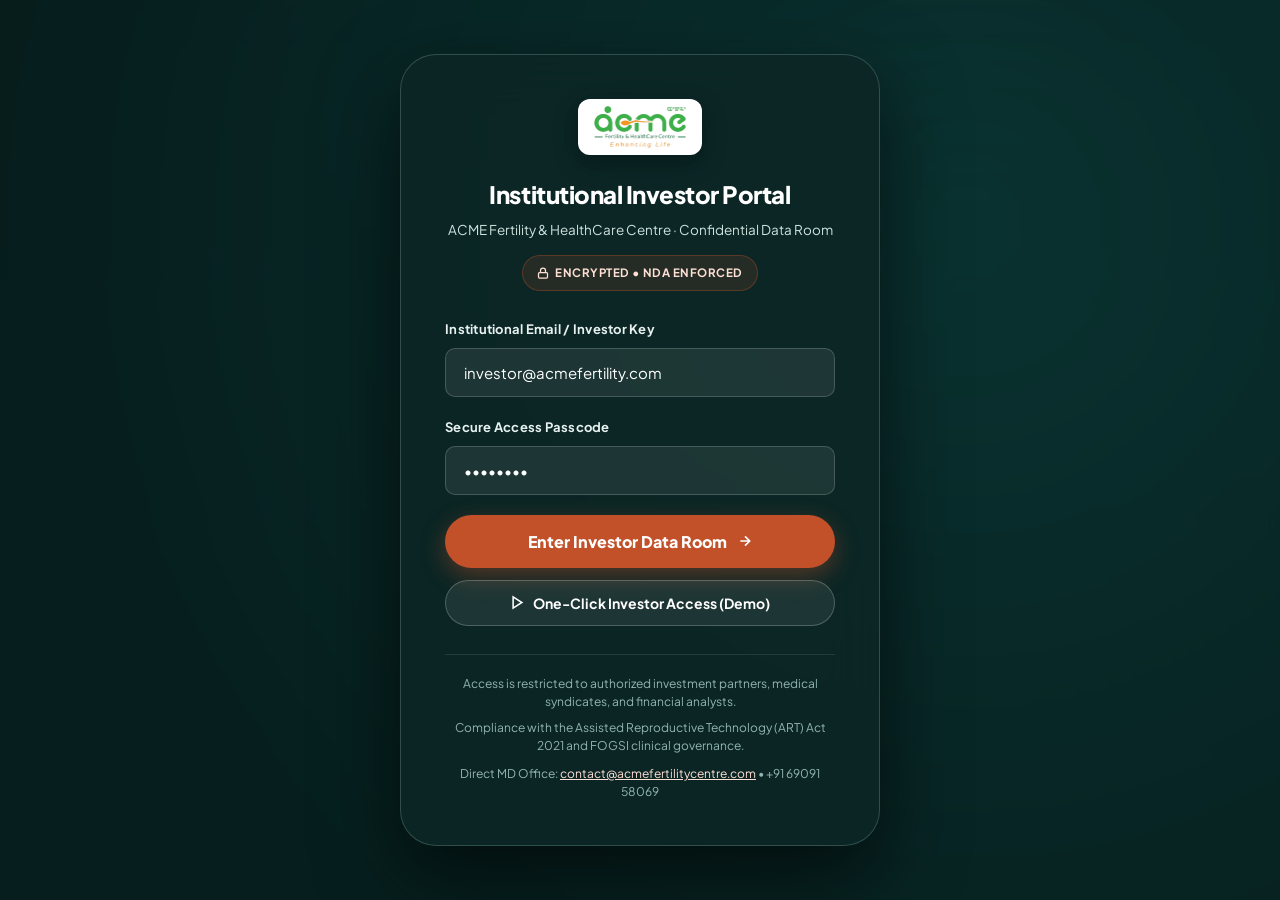
==== commit 94228acb: "feat: add user profile dropdown menu and hero section background styles" ====
--- a/index.html
+++ b/index.html
@@ -25,80 +25,62 @@
     <div class="scroll-progress" id="scroll-progress"></div>
 
     <!-- =========================================================================
-       1. INVESTOR PORTAL TOP BAR & AUTHENTICATION STATE
-       ========================================================================= -->
-    <div class="investor-top-bar">
-        <div class="container investor-bar-inner">
-            <div class="investor-status-tag">
-                <span class="pulse-dot-green"></span>
-                <span><strong>Confidential Data Room:</strong> Institutional Investor &amp; Strategic Partner
-                    Portal</span>
-            </div>
-            <div class="investor-user-info">
-                <span class="investor-badge-pill">
-                    <svg width="12" height="12" viewBox="0 0 24 24" fill="none" stroke="currentColor"
-                        stroke-width="2.5">
-                        <path d="M20 21v-2a4 4 0 0 0-4-4H8a4 4 0 0 0-4 4v2" />
-                        <circle cx="12" cy="7" r="4" />
-                    </svg>
-                    <span id="investor-user-name">Strategic Partner</span>
-                </span>
-                <button type="button" id="logout-btn" class="btn-logout" title="Lock session & return to login gateway">
-                    <svg width="14" height="14" viewBox="0 0 24 24" fill="none" stroke="currentColor"
-                        stroke-width="2.5">
-                        <path d="M9 21H5a2 2 0 0 1-2-2V5a2 2 0 0 1 2-2h4M16 17l5-5-5-5M21 12H9" />
-                    </svg>
-                    <span>Exit Session</span>
-                </button>
-            </div>
-        </div>
-    </div>
-
-    <!-- =========================================================================
-       2. MAIN NAVIGATION HEADER
+       MAIN NAVIGATION HEADER & INVESTOR USER STATE
        ========================================================================= -->
     <header class="site-header" id="site-header">
         <div class="container header-inner">
             <a href="#hero" class="brand-identity">
-                <div class="brand-symbol-wrap">
-                    <svg width="28" height="28" viewBox="0 0 40 40" fill="none">
-                        <circle cx="20" cy="20" r="18" stroke="#FFE0D5" stroke-width="2.5" opacity="0.3" />
-                        <path d="M20 9V31M9 20H31" stroke="#FFFFFF" stroke-width="3" stroke-linecap="round" />
-                        <circle cx="20" cy="14" r="3" fill="#FFE0D5" />
-                        <path d="M14 26C16 22 24 22 26 26" stroke="#FFE0D5" stroke-width="2.5" stroke-linecap="round" />
-                    </svg>
-                </div>
-                <div class="brand-text-block">
-                    <div class="brand-title-group">
-                        <span class="brand-main-name">acme</span>
-                        <span class="brand-meetei">ꯑꯦꯛꯃꯤ</span>
-                    </div>
-                    <span class="brand-subtitle">Investor Relations &bull; Healthcare Infrastructure</span>
-                </div>
+                <img src="assets/acme_logo.png" alt="ACME Fertility &amp; HealthCare Centre" class="brand-logo-img">
             </a>
 
             <nav class="main-nav">
                 <ul class="nav-links">
-                    <li><a href="#thesis" class="nav-link">Investment Thesis</a></li>
-                    <li><a href="#kpis" class="nav-link">Clinical KPIs</a></li>
-                    <li><a href="#assets" class="nav-link">Infrastructure Assets</a></li>
-                    <li><a href="#roadmap" class="nav-link">Expansion Roadmap</a></li>
-                    <li><a href="#leadership" class="nav-link">Governance</a></li>
-                    <li><a href="#dataroom" class="nav-link">Virtual Data Room</a></li>
+                    <li><a href="#kpis" class="nav-link">KPIs</a></li>
+                    <li><a href="#thesis" class="nav-link">Investment</a></li>
+                    <li><a href="#assets" class="nav-link">Assets</a></li>
+                    <li><a href="#roadmap" class="nav-link">Roadmap</a></li>
+                    <li><a href="#leadership" class="nav-link">Founders</a></li>
+                    <li><a href="#dataroom" class="nav-link">Data Room</a></li>
                 </ul>
             </nav>
 
             <div class="header-actions">
-                <button type="button" class="btn-secondary-cta open-termsheet-modal">
-                    <span>Request Term Sheet</span>
-                </button>
-                <a href="#dataroom" class="btn-primary-cta magnetic">
-                    <span>Data Room</span>
-                    <svg width="15" height="15" viewBox="0 0 24 24" fill="none" stroke="currentColor"
-                        stroke-width="2.5">
-                        <path d="M5 12h14M12 5l7 7-7 7" />
-                    </svg>
-                </a>
+                <div class="user-menu-wrapper" id="user-menu-wrapper">
+                    <button type="button" class="user-avatar-btn" id="user-avatar-btn"
+                        aria-label="Open investor profile menu" aria-expanded="false" title="Investor Account">
+                        <svg width="18" height="18" viewBox="0 0 24 24" fill="none" stroke="currentColor"
+                            stroke-width="2.3">
+                            <path d="M20 21v-2a4 4 0 0 0-4-4H8a4 4 0 0 0-4 4v2" />
+                            <circle cx="12" cy="7" r="4" />
+                        </svg>
+                    </button>
+
+                    <div class="user-dropdown-menu" id="user-dropdown-menu" role="menu">
+                        <div class="user-dropdown-header">
+                            <div class="user-dropdown-avatar">
+                                <svg width="20" height="20" viewBox="0 0 24 24" fill="none" stroke="currentColor"
+                                    stroke-width="2.3">
+                                    <path d="M20 21v-2a4 4 0 0 0-4-4H8a4 4 0 0 0-4 4v2" />
+                                    <circle cx="12" cy="7" r="4" />
+                                </svg>
+                            </div>
+                            <div class="user-dropdown-info">
+                                <div class="user-name" id="investor-user-name">Strategic Partner</div>
+                                <div class="user-role-label">Verified Investor &bull; Data Room Access</div>
+                            </div>
+                        </div>
+                        <div class="user-dropdown-divider"></div>
+                        <div class="user-dropdown-body">
+                            <button type="button" id="logout-btn" class="dropdown-logout-btn" role="menuitem">
+                                <svg width="15" height="15" viewBox="0 0 24 24" fill="none" stroke="currentColor"
+                                    stroke-width="2.2">
+                                    <path d="M9 21H5a2 2 0 0 1-2-2V5a2 2 0 0 1 2-2h4M16 17l5-5-5-5M21 12H9" />
+                                </svg>
+                                <span>Exit Session</span>
+                            </button>
+                        </div>
+                    </div>
+                </div>
                 <button type="button" class="mobile-toggle" aria-label="Toggle Menu">
                     <svg width="22" height="22" viewBox="0 0 24 24" fill="none" stroke="currentColor"
                         stroke-width="2.2">
@@ -110,12 +92,12 @@
 
         <!-- Mobile Navigation Drawer -->
         <div class="site-nav-mobile">
-            <a href="#thesis" class="nav-link">Investment Thesis</a>
-            <a href="#kpis" class="nav-link">Clinical KPIs</a>
-            <a href="#assets" class="nav-link">Infrastructure Assets</a>
-            <a href="#roadmap" class="nav-link">Expansion Roadmap</a>
-            <a href="#leadership" class="nav-link">Governance</a>
-            <a href="#dataroom" class="nav-link">Virtual Data Room</a>
+            <a href="#kpis" class="nav-link">KPIs</a>
+            <a href="#thesis" class="nav-link">Investment</a>
+            <a href="#assets" class="nav-link">Assets</a>
+            <a href="#roadmap" class="nav-link">Roadmap</a>
+            <a href="#leadership" class="nav-link">Founders</a>
+            <a href="#dataroom" class="nav-link">Data Room</a>
             <button type="button" class="btn-primary-cta open-termsheet-modal"
                 style="width: 100%; justify-content: center;">Request Term Sheet</button>
         </div>
@@ -124,31 +106,19 @@
     <!-- =========================================================================
        3. IMAGE-DOMINANT HERO SECTION FOR INVESTORS
        ========================================================================= -->
-    <section class="hero-section" id="hero">
-        <div class="hero-ambient" aria-hidden="true">
-            <span class="blob blob-1"></span>
-            <span class="blob blob-2"></span>
-            <span class="blob blob-3"></span>
-        </div>
-        <div class="container">
+    <section class="hero-section hero-has-bg" id="hero">
+        <div class="hero-bg-layer" aria-hidden="true">
+            <img src="assets/building.jpg" alt="ACME Fertility and Healthcare Centre Building" class="hero-bg-img">
+            <div class="hero-bg-overlay"></div>
+        </div>
+        <div class="container hero-container">
             <div class="hero-grid">
                 <!-- Hero Text & Investment Case -->
                 <div class="hero-content">
-                    <div class="hero-badge-strip reveal">
-                        <span class="badge-tag highlight">
-                            <svg width="14" height="14" viewBox="0 0 24 24" fill="none" stroke="currentColor"
-                                stroke-width="2.5">
-                                <polygon
-                                    points="12 2 15.09 8.26 22 9.27 17 14.14 18.18 21.02 12 17.77 5.82 21.02 7 14.14 2 9.27 8.91 8.26 12 2" />
-                            </svg>
-                            Manyata Certified · FOGSI Benchmark
-                        </span>
-                        <span class="badge-tag">Prime Healthcare Real Estate · Imphal East</span>
-                    </div>
-
-                    <h1 class="hero-title reveal" data-delay="80">
-                        Pioneering reproductive medicine in Northeast India with <span class="accent">sustainable
-                            clinical &amp; financial excellence</span>
+                    <h1 class="hero-title reveal">
+                        <span class="hero-title-line">Pioneering reproductive medicine</span>
+                        <span class="hero-title-line">in Northeast India with</span>
+                        <span class="accent">sustainable clinical &amp; financial excellence</span>
                     </h1>
 
                     <p class="hero-description reveal" data-delay="160">
@@ -157,118 +127,6 @@
                         bio-banking, and Manyata national accreditation into a highly profitable, scalable clinical
                         ecosystem.
                     </p>
-
-                    <div class="hero-actions reveal" data-delay="240">
-                        <button type="button" class="btn-hero-primary magnetic open-termsheet-modal">
-                            <span>Request Investment Memorandum</span>
-                            <svg width="18" height="18" viewBox="0 0 24 24" fill="none" stroke="currentColor"
-                                stroke-width="2.5">
-                                <path d="M5 12h14M12 5l7 7-7 7" />
-                            </svg>
-                        </button>
-                        <a href="#dataroom" class="btn-hero-secondary">
-                            <svg width="18" height="18" viewBox="0 0 24 24" fill="none" stroke="currentColor"
-                                stroke-width="2.2">
-                                <path d="M14 2H6a2 2 0 0 0-2 2v16a2 2 0 0 0 2 2h12a2 2 0 0 0 2-2V8z" />
-                                <polyline points="14 2 14 8 20 8" />
-                            </svg>
-                            <span>Explore Data Room</span>
-                        </a>
-                    </div>
-
-                    <div class="hero-cred-bar reveal" data-delay="320">
-                        <div class="cred-item">
-                            <div class="cred-item-icon">
-                                <svg width="18" height="18" viewBox="0 0 24 24" fill="none" stroke="currentColor"
-                                    stroke-width="2.5">
-                                    <polyline points="20 6 9 17 4 12" />
-                                </svg>
-                            </div>
-                            <span>10+ Years Operational Track Record</span>
-                        </div>
-                        <div class="cred-item">
-                            <div class="cred-item-icon">
-                                <svg width="18" height="18" viewBox="0 0 24 24" fill="none" stroke="currentColor"
-                                    stroke-width="2.5">
-                                    <rect x="3" y="11" width="18" height="11" rx="2" ry="2" />
-                                    <path d="M7 11V7a5 5 0 0 1 10 0v4" />
-                                </svg>
-                            </div>
-                            <span>ART (Regulation) Act 2021 Compliant</span>
-                        </div>
-                        <div class="cred-item">
-                            <div class="cred-item-icon">
-                                <svg width="18" height="18" viewBox="0 0 24 24" fill="none" stroke="currentColor"
-                                    stroke-width="2.5">
-                                    <circle cx="12" cy="12" r="10" />
-                                    <path d="M12 6v6l4 2" />
-                                </svg>
-                            </div>
-                            <span>Zero Long-Term Debt on Core Building</span>
-                        </div>
-                    </div>
-                </div>
-
-                <!-- Image-Dominant Infrastructure Showcase -->
-                <div class="hero-visual-showcase reveal" data-delay="200">
-                    <!-- Main Card -->
-                    <div class="hero-main-card" id="hero-main-card">
-                        <img id="hero-main-img" src="assets/ivf and infertility complex.jpg"
-                            alt="ACME Fertility & Infertility Complex in Imphal">
-                        <div class="hero-card-overlay">
-                            <span class="hero-overlay-tag">Asset Profile: Freehold Healthcare Real Estate</span>
-                            <h2 class="hero-overlay-caption" id="hero-main-caption">4-Storey Specialized Reproductive
-                                Facility, Palace Compound</h2>
-                        </div>
-                        <div class="hero-card-shine" aria-hidden="true"></div>
-                    </div>
-
-                    <!-- Floating Glass Badge 1: Manyata Certificate -->
-                    <div class="floating-glass-card top-right cert-trigger" style="cursor: pointer;"
-                        title="Inspect Manyata Certificate">
-                        <img src="assets/Manyata-Certificate_1.webp" alt="Manyata Certificate"
-                            class="cert-mini-preview">
-                        <div>
-                            <div class="float-stat-number" style="font-size: 16px; color: var(--accent);">Manyata
-                                Certified</div>
-                            <div class="float-stat-label">FOGSI Quality Standards &bull; Click to audit</div>
-                        </div>
-                    </div>
-
-                    <!-- Floating Glass Badge 2: Key Operational Metric -->
-                    <div class="floating-glass-card bottom-left">
-                        <div class="float-stat-ring">
-                            <svg viewBox="0 0 44 44" class="ring-svg" aria-hidden="true">
-                                <circle cx="22" cy="22" r="19" class="ring-track" />
-                                <circle cx="22" cy="22" r="19" class="ring-fill" id="ring-fill" />
-                            </svg>
-                            <span>84.6%</span>
-                        </div>
-                        <div>
-                            <div class="float-stat-number">Endoscopic Ratio</div>
-                            <div class="float-stat-label">1,196 of 1,414 Surgeries Minimally Invasive</div>
-                        </div>
-                    </div>
-
-                    <!-- Interactive Switcher Thumbnails Strip -->
-                    <div class="hero-thumb-strip">
-                        <div class="hero-thumb-item active" data-src="assets/ivf and infertility complex.jpg"
-                            data-caption="4-Storey Specialized Reproductive Facility, Palace Compound">
-                            <img src="assets/ivf and infertility complex.jpg" alt="Complex">
-                        </div>
-                        <div class="hero-thumb-item" data-src="assets/ivf lab.jpg"
-                            data-caption="Class 10,000 Cleanroom Embryology Laboratory">
-                            <img src="assets/ivf lab.jpg" alt="IVF Lab">
-                        </div>
-                        <div class="hero-thumb-item" data-src="assets/operation theatre 1.jpg"
-                            data-caption="Class 100 Modular Laminar-Flow Operation Theatre 1">
-                            <img src="assets/operation theatre 1.jpg" alt="Operation Theatre">
-                        </div>
-                        <div class="hero-thumb-item" data-src="assets/cryobank.jpg"
-                            data-caption="Liquid Nitrogen Cryobank & Vitrification Storage Vault">
-                            <img src="assets/cryobank.jpg" alt="Cryobank">
-                        </div>
-                    </div>
                 </div>
             </div>
         </div>
@@ -336,7 +194,7 @@
                         stroke-width="2.2">
                         <path d="M12 22s8-4 8-10V5l-8-3-8 3v7c0 6 8 10 8 10z" />
                     </svg>
-                    <span>Institutional Insurance Partners &bull; Cashless Desk</span>
+                    <span>Insurance Partners</span>
                 </div>
                 <div class="insurance-marquee">
                     <div class="insurance-marquee-track">
@@ -451,18 +309,6 @@
                         clinical machinery, and operational assets located at our facility in Palace Compound, Imphal
                         East.</p>
                 </div>
-                <button type="button" class="btn-primary-cta open-termsheet-modal reveal" data-delay="240">
-                    <span>Request Asset Register &amp; Cap Table</span>
-                </button>
-            </div>
-
-            <!-- Asset Filters -->
-            <div class="asset-filters reveal" data-delay="120">
-                <button type="button" class="filter-btn active" data-filter="all">All Capital Assets (8)</button>
-                <button type="button" class="filter-btn" data-filter="embryo">Embryology &amp; Cryo</button>
-                <button type="button" class="filter-btn" data-filter="surgical">Surgical Theatres</button>
-                <button type="button" class="filter-btn" data-filter="inpatient">Inpatient &amp; Recovery</button>
-                <button type="button" class="filter-btn" data-filter="critical">ICU &amp; Emergency</button>
             </div>
 
             <!-- Assets Gallery Grid -->
@@ -576,7 +422,7 @@
 
                 <!-- Asset 8: Central Reception & OPD Bays -->
                 <div class="facility-card reveal" data-delay="240" data-category="inpatient">
-                    <img src="assets/header.jpg" alt="Hospital Reception and Entrance">
+                    <img src="assets/building.jpg" alt="Hospital Reception and Entrance">
                     <div class="facility-overlay">
                         <h3 class="facility-title">Central Reception &amp; OPD</h3>
                         <span class="facility-meta">Digital Patient Registration &bull; TPA Insurance Desk</span>
@@ -667,9 +513,6 @@
                     <p class="section-desc reveal" data-delay="160">Managed by seasoned clinician-founders combining
                         deep local authority, surgical mastery, and adherence to national governance standards.</p>
                 </div>
-                <button type="button" class="btn-primary-cta open-termsheet-modal reveal" data-delay="240">
-                    <span>Schedule Director Meeting</span>
-                </button>
             </div>
 
             <div class="leadership-grid">
@@ -892,18 +735,52 @@
                     <p class="dataroom-form-sub">Direct line to Dr. James Elangbam and our institutional transaction
                         advisors.</p>
 
-                    <button type="button" class="btn-primary-cta open-termsheet-modal"
-                        style="width: 100%; justify-content: center; padding: 14px;">
-                        <span>Open Investment Inquiry Form</span>
-                        <svg width="16" height="16" viewBox="0 0 24 24" fill="none" stroke="currentColor"
-                            stroke-width="2.5">
-                            <path d="M5 12h14M12 5l7 7-7 7" />
-                        </svg>
-                    </button>
+                    <form id="dataroom-inline-form">
+                        <div class="form-row-2">
+                            <div class="form-group">
+                                <label class="form-label" for="dr-name">Principal Investor *</label>
+                                <input type="text" id="dr-name" class="form-input" placeholder="e.g. Anand Sharma" required>
+                            </div>
+                            <div class="form-group">
+                                <label class="form-label" for="dr-firm">Fund / Entity *</label>
+                                <input type="text" id="dr-firm" class="form-input" placeholder="e.g. Apex Health Ventures" required>
+                            </div>
+                        </div>
+
+                        <div class="form-row-2">
+                            <div class="form-group">
+                                <label class="form-label" for="dr-email">Institutional Email *</label>
+                                <input type="email" id="dr-email" class="form-input" placeholder="partner@fund.com" required>
+                            </div>
+                            <div class="form-group">
+                                <label class="form-label" for="dr-phone">Phone / WhatsApp *</label>
+                                <input type="tel" id="dr-phone" class="form-input" placeholder="+91 98765 43210" required>
+                            </div>
+                        </div>
+
+                        <div class="form-group">
+                            <label class="form-label" for="dr-type">Partnership Structure</label>
+                            <select id="dr-type" class="form-select">
+                                <option value="Growth Capital / Equity">Growth Capital / Equity</option>
+                                <option value="Debt / Equipment Financing">Debt / Equipment Financing</option>
+                                <option value="Strategic Clinical Syndicate">Strategic Clinical Syndicate</option>
+                                <option value="Satellite Center Joint Venture">Satellite Hub JV</option>
+                            </select>
+                        </div>
+
+                        <div class="form-group">
+                            <label class="form-label" for="dr-notes">Proposed Check Size &amp; Timelines (Optional)</label>
+                            <textarea id="dr-notes" class="form-textarea" placeholder="Target ticket size, due diligence schedule..."></textarea>
+                        </div>
+
+                        <button type="submit" class="form-submit-btn" style="margin-top: 6px;">
+                            <span>Submit Direct Meeting Request</span>
+                        </button>
+                    </form>
 
                     <div class="dataroom-contact">
                         Direct Office: <a href="tel:+916909158069">+91 69091 58069</a> &bull;
-                        contact@acmefertilitycentre.com
+                        <a href="mailto:contact@acmefertilitycentre.com">contact@acmefertilitycentre.com</a>
                     </div>
                 </div>
             </div>
@@ -918,19 +795,14 @@
             <div class="footer-top-grid">
                 <!-- Col 1 -->
                 <div>
-                    <div class="brand-identity" style="filter: brightness(1.2);">
-                        <div class="brand-symbol-wrap" style="background: rgba(255,255,255,0.15);">
-                            <svg width="24" height="24" viewBox="0 0 40 40" fill="none">
-                                <circle cx="20" cy="20" r="18" stroke="#FFE0D5" stroke-width="2.5" opacity="0.4" />
-                                <path d="M20 9V31M9 20H31" stroke="#FFFFFF" stroke-width="3" stroke-linecap="round" />
-                            </svg>
+                    <div class="brand-identity footer-brand">
+                        <div class="footer-logo-card">
+                            <img src="assets/acme_logo.png" alt="ACME Fertility &amp; HealthCare Centre"
+                                class="footer-logo-img">
                         </div>
                         <div class="brand-text-block">
-                            <div class="brand-title-group">
-                                <span class="brand-main-name" style="color: #FFFFFF;">acme</span>
-                                <span class="brand-meetei" style="color: #F2B8A2;">ꯑꯦꯛꯃꯤ</span>
-                            </div>
-                            <span class="brand-subtitle" style="color: #CFE3DF;">Investor Relations</span>
+                            <span class="brand-subtitle" style="color: #CFE3DF;">Investor Relations &bull;
+                                Manipur</span>
                         </div>
                     </div>
                     <p class="footer-brand-desc">
--- a/style.css
+++ b/style.css
@@ -309,61 +309,161 @@
     }
 }
 
-.investor-user-info {
-    display: flex;
-    align-items: center;
-    gap: 14px;
-}
-
-.investor-badge-pill {
-    background: rgba(255, 255, 255, 0.12);
-    border: 1px solid rgba(255, 255, 255, 0.2);
-    padding: 4px 12px;
-    border-radius: var(--radius-pill);
-    font-size: 12px;
+/* ==========================================================================
+   USER PROFILE DROPDOWN MENU
+   ========================================================================== */
+.user-menu-wrapper {
+    position: relative;
+    display: inline-flex;
+    align-items: center;
+}
+
+.user-avatar-btn {
+    width: 42px;
+    height: 42px;
+    border-radius: 50%;
+    background: rgba(15, 76, 74, 0.07);
+    border: 1.5px solid rgba(15, 76, 74, 0.16);
+    color: var(--brand);
+    display: inline-flex;
+    align-items: center;
+    justify-content: center;
+    cursor: pointer;
+    position: relative;
+    transition: all var(--transition-fast);
+    box-shadow: 0 2px 8px rgba(15, 76, 74, 0.08);
+}
+
+.user-avatar-btn:hover,
+.user-avatar-btn[aria-expanded="true"] {
+    background: rgba(15, 76, 74, 0.12);
+    border-color: var(--brand);
+    color: var(--brand-dark);
+    transform: scale(1.05);
+    box-shadow: 0 4px 14px rgba(15, 76, 74, 0.18);
+}
+
+.user-dropdown-menu {
+    position: absolute;
+    top: calc(100% + 12px);
+    right: 0;
+    min-width: 250px;
+    background: #FFFFFF;
+    border-radius: 14px;
+    border: 1px solid rgba(15, 76, 74, 0.12);
+    box-shadow: 0 16px 40px rgba(15, 76, 74, 0.16), 0 2px 8px rgba(0, 0, 0, 0.06);
+    padding: 8px;
+    z-index: 1000;
+    opacity: 0;
+    visibility: hidden;
+    transform: translateY(-8px) scale(0.98);
+    transform-origin: top right;
+    transition: opacity var(--transition-fast), transform var(--transition-fast), visibility var(--transition-fast);
+    pointer-events: none;
+}
+
+.user-dropdown-menu.open {
+    opacity: 1;
+    visibility: visible;
+    transform: translateY(0) scale(1);
+    pointer-events: auto;
+}
+
+.user-dropdown-header {
+    display: flex;
+    align-items: center;
+    gap: 12px;
+    padding: 10px 12px;
+}
+
+.user-dropdown-avatar {
+    width: 38px;
+    height: 38px;
+    border-radius: 50%;
+    background: var(--brand);
+    color: #FFFFFF;
+    display: flex;
+    align-items: center;
+    justify-content: center;
+    flex-shrink: 0;
+}
+
+.user-dropdown-info {
+    display: flex;
+    flex-direction: column;
+    min-width: 0;
+}
+
+.user-dropdown-info .user-name {
+    font-size: 13.5px;
     font-weight: 700;
-    color: #FFFFFF;
-    display: inline-flex;
-    align-items: center;
-    gap: 6px;
-}
-
-.btn-logout {
-    color: #FFE0D5;
-    font-size: 12.5px;
+    color: var(--brand);
+    line-height: 1.3;
+    white-space: nowrap;
+    overflow: hidden;
+    text-overflow: ellipsis;
+}
+
+.user-dropdown-info .user-role-label {
+    font-size: 11px;
+    font-weight: 600;
+    color: var(--text-muted);
+    margin-top: 2px;
+    line-height: 1.2;
+}
+
+.user-dropdown-divider {
+    height: 1px;
+    background: rgba(15, 76, 74, 0.08);
+    margin: 6px 4px;
+}
+
+.dropdown-logout-btn {
+    width: 100%;
+    display: flex;
+    align-items: center;
+    gap: 10px;
+    padding: 10px 12px;
+    border-radius: 8px;
+    font-size: 13px;
     font-weight: 700;
-    display: inline-flex;
-    align-items: center;
-    gap: 6px;
+    color: var(--accent);
+    background: transparent;
+    border: none;
     cursor: pointer;
-    padding: 4px 8px;
-    border-radius: 4px;
-    transition: all var(--transition-fast);
-}
-
-.btn-logout:hover {
-    color: #FFFFFF;
-    background: rgba(255, 255, 255, 0.1);
+    text-align: left;
+    transition: background var(--transition-fast), color var(--transition-fast);
+}
+
+.dropdown-logout-btn:hover {
+    background: rgba(194, 81, 42, 0.08);
+    color: #A33A15;
 }
 
 /* ==========================================================================
    HEADER
    ========================================================================== */
 .site-header {
-    background: rgba(255, 255, 255, 0.9);
+    background: rgba(255, 255, 255, 0.95);
     backdrop-filter: blur(20px) saturate(1.5);
     -webkit-backdrop-filter: blur(20px) saturate(1.5);
     position: sticky;
     top: 0;
     z-index: 100;
     border-bottom: 1px solid var(--border-light);
-    transition: box-shadow var(--transition-fast), border-color var(--transition-fast), background var(--transition-fast);
+    transition: transform 0.32s cubic-bezier(0.16, 1, 0.3, 1), box-shadow var(--transition-fast), border-color var(--transition-fast), background var(--transition-fast);
+    will-change: transform;
 }
 
 .site-header.scrolled {
     box-shadow: 0 12px 36px rgba(15, 76, 74, 0.12);
     border-bottom-color: var(--brand-border);
     background: rgba(255, 255, 255, 0.98);
+}
+
+.site-header.header-hidden {
+    transform: translateY(-100%);
+    box-shadow: none;
 }
 
 .header-inner {
@@ -407,6 +507,42 @@
     background: linear-gradient(135deg, rgba(255, 255, 255, 0.22) 0%, transparent 60%);
 }
 
+.brand-logo-img {
+    height: 48px;
+    width: auto;
+    object-fit: contain;
+    display: block;
+    transition: transform var(--transition-fast), filter var(--transition-fast);
+}
+
+.brand-identity:hover .brand-logo-img {
+    transform: scale(1.02);
+}
+
+.brand-divider {
+    width: 1px;
+    height: 30px;
+    background: rgba(15, 76, 74, 0.16);
+    flex-shrink: 0;
+}
+
+.footer-logo-card {
+    background: #FFFFFF;
+    padding: 6px 12px;
+    border-radius: 8px;
+    display: inline-flex;
+    align-items: center;
+    justify-content: center;
+    box-shadow: 0 4px 12px rgba(0, 0, 0, 0.2);
+}
+
+.footer-logo-img {
+    height: 34px;
+    width: auto;
+    object-fit: contain;
+    display: block;
+}
+
 .brand-text-block {
     display: flex;
     flex-direction: column;
@@ -444,13 +580,13 @@
 .main-nav {
     display: flex;
     align-items: center;
-    gap: 24px;
+    gap: 28px;
 }
 
 .nav-links {
     display: flex;
     align-items: center;
-    gap: 24px;
+    gap: 28px;
     list-style: none;
 }
 
@@ -460,6 +596,7 @@
     color: var(--text-primary);
     padding: 6px 2px;
     position: relative;
+    white-space: nowrap;
 }
 
 .nav-link::after {
@@ -617,6 +754,112 @@
     overflow: hidden;
 }
 
+/* Building background image with layered gradient fade for high legibility */
+.hero-section.hero-has-bg {
+    background-color: #061A19;
+    min-height: calc(100vh - 81px);
+    min-height: calc(100dvh - 81px);
+    display: flex;
+    align-items: center;
+    padding: clamp(56px, 7vw, 100px) 0;
+    color: #FFFFFF;
+    box-sizing: border-box;
+}
+
+.hero-bg-layer {
+    position: absolute;
+    inset: 0;
+    z-index: 1;
+    overflow: hidden;
+    pointer-events: none;
+}
+
+.hero-bg-img {
+    width: 100%;
+    height: 100%;
+    object-fit: cover;
+    object-position: 70% center;
+    transform: scale(1.02);
+    filter: brightness(0.9) contrast(1.06);
+}
+
+.hero-bg-overlay {
+    position: absolute;
+    inset: 0;
+    /* Multi-layered gradient: Left heavy dark teal for wording legibility, right semi-transparent to reveal illuminated building */
+    background: 
+        linear-gradient(90deg, 
+            rgba(6, 26, 25, 0.97) 0%, 
+            rgba(6, 26, 25, 0.95) 36%, 
+            rgba(6, 26, 25, 0.78) 55%, 
+            rgba(6, 26, 25, 0.32) 80%, 
+            rgba(6, 26, 25, 0.45) 100%),
+        linear-gradient(180deg, 
+            rgba(6, 26, 25, 0.7) 0%, 
+            transparent 15%, 
+            transparent 82%, 
+            rgba(6, 26, 25, 0.95) 100%);
+}
+
+.hero-container {
+    position: relative;
+    z-index: 2;
+    width: 100%;
+}
+
+.hero-has-bg .hero-title {
+    font-size: clamp(34px, 4.4vw, 56px);
+    line-height: 1.12;
+    color: #FFFFFF;
+    text-shadow: 0 2px 14px rgba(0, 0, 0, 0.55);
+    margin-bottom: 24px;
+}
+
+.hero-has-bg .hero-title span.accent {
+    color: #FFA585;
+    font-family: var(--font-serif);
+    font-style: italic;
+    font-weight: 500;
+}
+
+.hero-has-bg .hero-description {
+    color: #D6E8E4;
+    font-size: clamp(14px, 1.05vw, 16px);
+    line-height: 1.72;
+    max-width: 620px;
+    margin-bottom: 0;
+    text-shadow: 0 1px 8px rgba(0, 0, 0, 0.45);
+}
+
+.hero-has-bg .hero-cred-bar {
+    border-top: 1px solid rgba(255, 255, 255, 0.16);
+}
+
+.hero-has-bg .cred-item {
+    color: #E8F5F2;
+    font-weight: 600;
+    text-shadow: 0 1px 4px rgba(0, 0, 0, 0.4);
+}
+
+.hero-has-bg .cred-item-icon {
+    background: rgba(255, 255, 255, 0.14);
+    color: #FFA585;
+    border: 1px solid rgba(255, 255, 255, 0.22);
+    backdrop-filter: blur(8px);
+    -webkit-backdrop-filter: blur(8px);
+}
+
+.hero-has-bg .cred-item:hover .cred-item-icon {
+    background: #FFA585;
+    color: #061A19;
+    border-color: #FFA585;
+}
+
+.hero-has-bg .hero-grid {
+    display: block;
+    max-width: 740px;
+}
+
 .hero-ambient {
     position: absolute;
     inset: 0;
@@ -670,7 +913,7 @@
 
 .hero-grid {
     display: grid;
-    grid-template-columns: 1.05fr 1fr;
+    grid-template-columns: 1.12fr 1fr;
     align-items: center;
     gap: clamp(32px, 5vw, 64px);
     position: relative;
@@ -712,13 +955,16 @@
 }
 
 .hero-title {
-    font-size: clamp(36px, 4.8vw, 56px);
-    line-height: 1.08;
+    font-size: clamp(30px, 3.8vw, 48px);
+    line-height: 1.14;
     font-weight: 800;
-    letter-spacing: -0.03em;
+    letter-spacing: -0.025em;
     color: var(--brand);
     margin-bottom: 22px;
-    text-wrap: balance;
+}
+
+.hero-title-line {
+    display: block;
 }
 
 .hero-title span.accent {
@@ -729,18 +975,6 @@
     color: var(--accent);
     position: relative;
     display: inline-block;
-}
-
-.hero-title span.accent::after {
-    content: '';
-    position: absolute;
-    left: 2%;
-    bottom: 4px;
-    width: 96%;
-    height: 8px;
-    background: linear-gradient(90deg, rgba(194, 81, 42, 0.22) 0%, rgba(194, 81, 42, 0.08) 100%);
-    border-radius: 4px;
-    z-index: -1;
 }
 
 .hero-description {
@@ -1068,7 +1302,7 @@
    FINANCIAL & CLINICAL KPIS STRIP
    ========================================================================== */
 .proof-section {
-    padding: 28px 0 clamp(48px, 6vw, 80px);
+    padding: clamp(64px, 7.5vw, 104px) 0 clamp(48px, 6vw, 80px);
 }
 
 .proof-cards-grid {
@@ -1188,7 +1422,8 @@
 
 /* Insurance marquee */
 .insurance-strip {
-    margin-top: 28px;
+    margin-top: clamp(64px, 7vw, 96px);
+    margin-bottom: clamp(16px, 2vw, 32px);
     background: #FFFFFF;
     border: 1px solid var(--border-light);
     border-radius: var(--radius-lg);
@@ -2086,7 +2321,7 @@
 
 .dataroom-form-card {
     background: rgba(255, 255, 255, 0.08);
-    border: 1px solid rgba(255, 255, 255, 0.18);
+    border: none;
     border-radius: var(--radius-lg);
     padding: 36px;
     backdrop-filter: blur(14px);
@@ -2103,6 +2338,39 @@
     font-size: 13.5px;
     color: var(--text-light);
     margin-bottom: 20px;
+}
+
+.dataroom-form-card .form-group {
+    margin-bottom: 14px;
+}
+
+.dataroom-form-card .form-label {
+    color: #FFFFFF;
+    font-size: 12px;
+    margin-bottom: 4px;
+}
+
+.dataroom-form-card .form-input,
+.dataroom-form-card .form-select,
+.dataroom-form-card .form-textarea {
+    background: rgba(255, 255, 255, 0.96);
+    color: var(--text-primary);
+    border: 1.5px solid transparent;
+    padding: 10px 14px;
+    font-size: 13.5px;
+}
+
+.dataroom-form-card .form-input:focus,
+.dataroom-form-card .form-select:focus,
+.dataroom-form-card .form-textarea:focus {
+    background: #FFFFFF;
+    border-color: #FFA585;
+    box-shadow: 0 0 0 3px rgba(255, 165, 133, 0.28);
+}
+
+.dataroom-form-card .form-textarea {
+    min-height: 64px;
+    resize: vertical;
 }
 
 .dataroom-contact {
@@ -2616,6 +2884,14 @@
         grid-template-columns: 1fr;
     }
 
+
+    .hero-has-bg .hero-bg-overlay {
+        background: linear-gradient(180deg, 
+            rgba(6, 26, 25, 0.96) 0%, 
+            rgba(6, 26, 25, 0.84) 45%, 
+            rgba(6, 26, 25, 0.95) 100%);
+    }
+
     .hero-visual-showcase {
         max-width: 640px;
     }
@@ -2759,4 +3035,12 @@
         flex-direction: column;
         align-items: flex-start;
     }
+
+    .btn-logout span {
+        display: none;
+    }
+
+    .investor-badge-pill {
+        padding: 5px 8px;
+    }
 }
